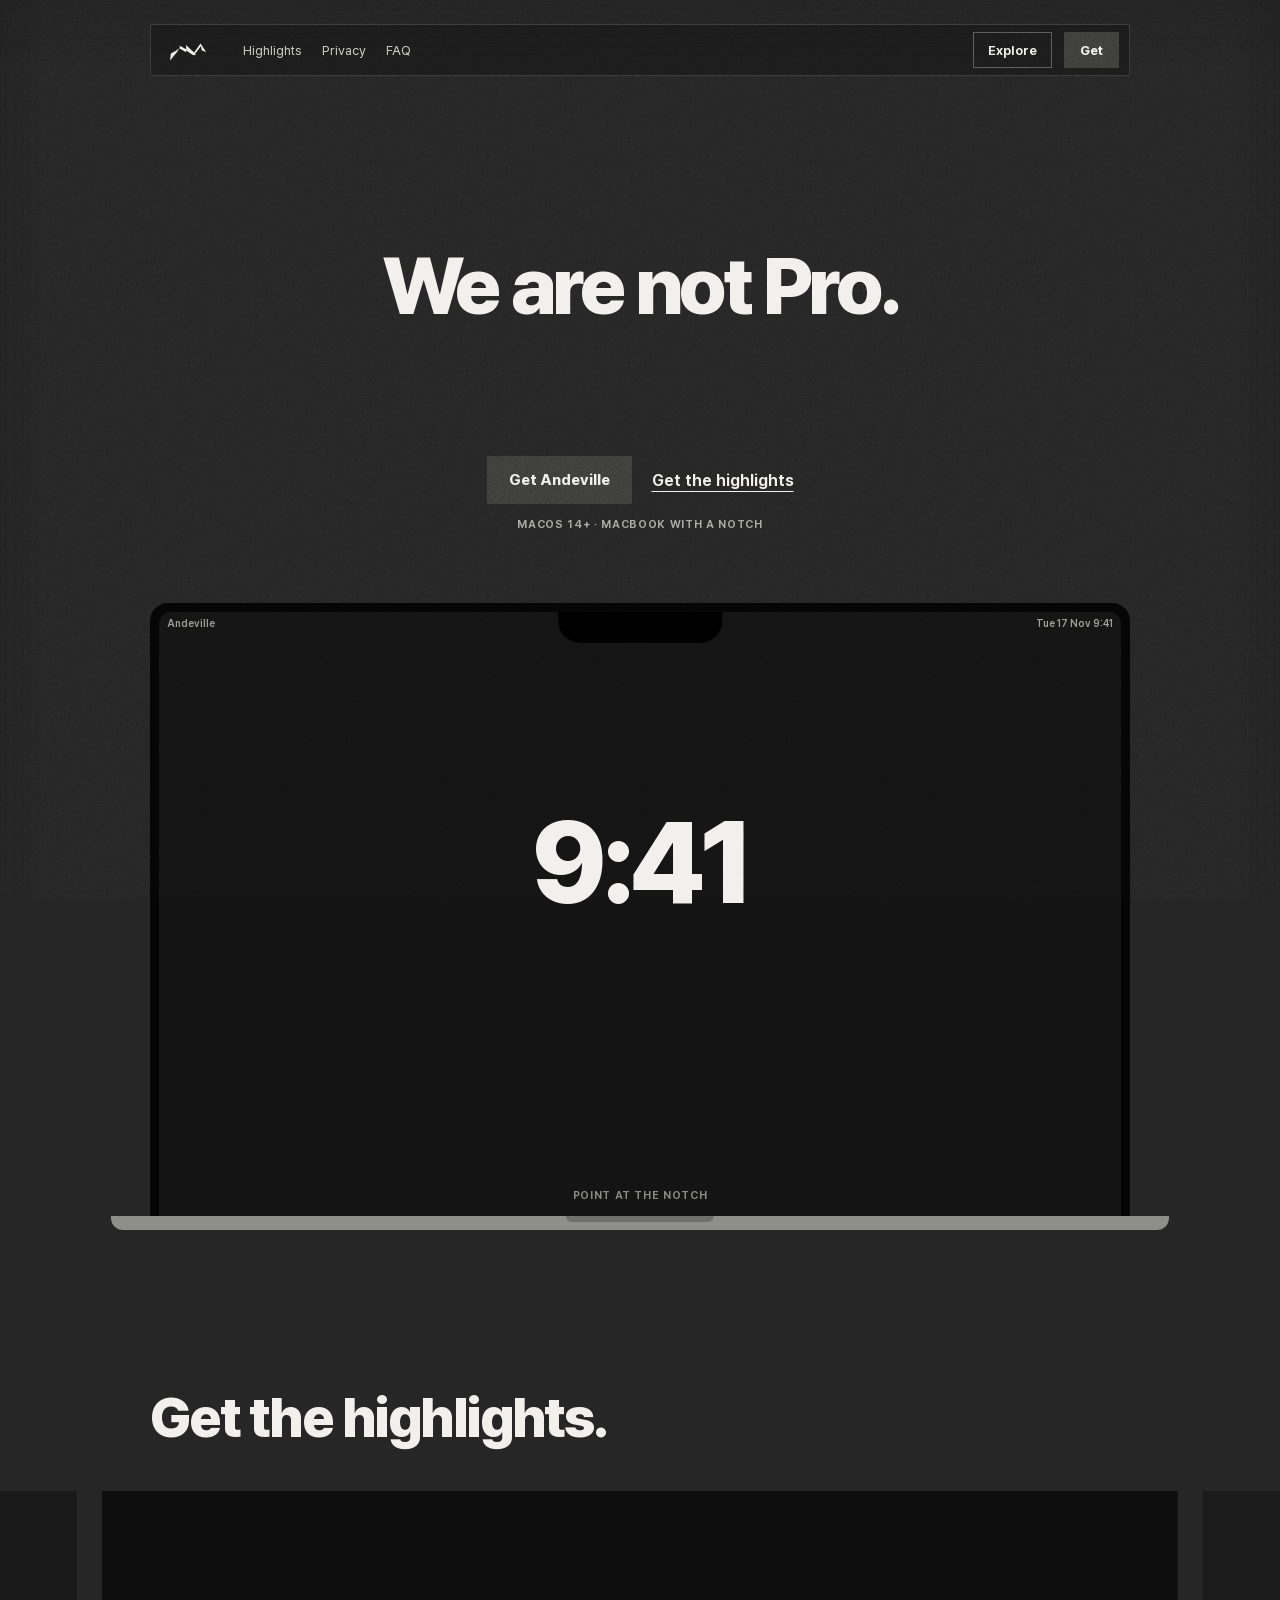
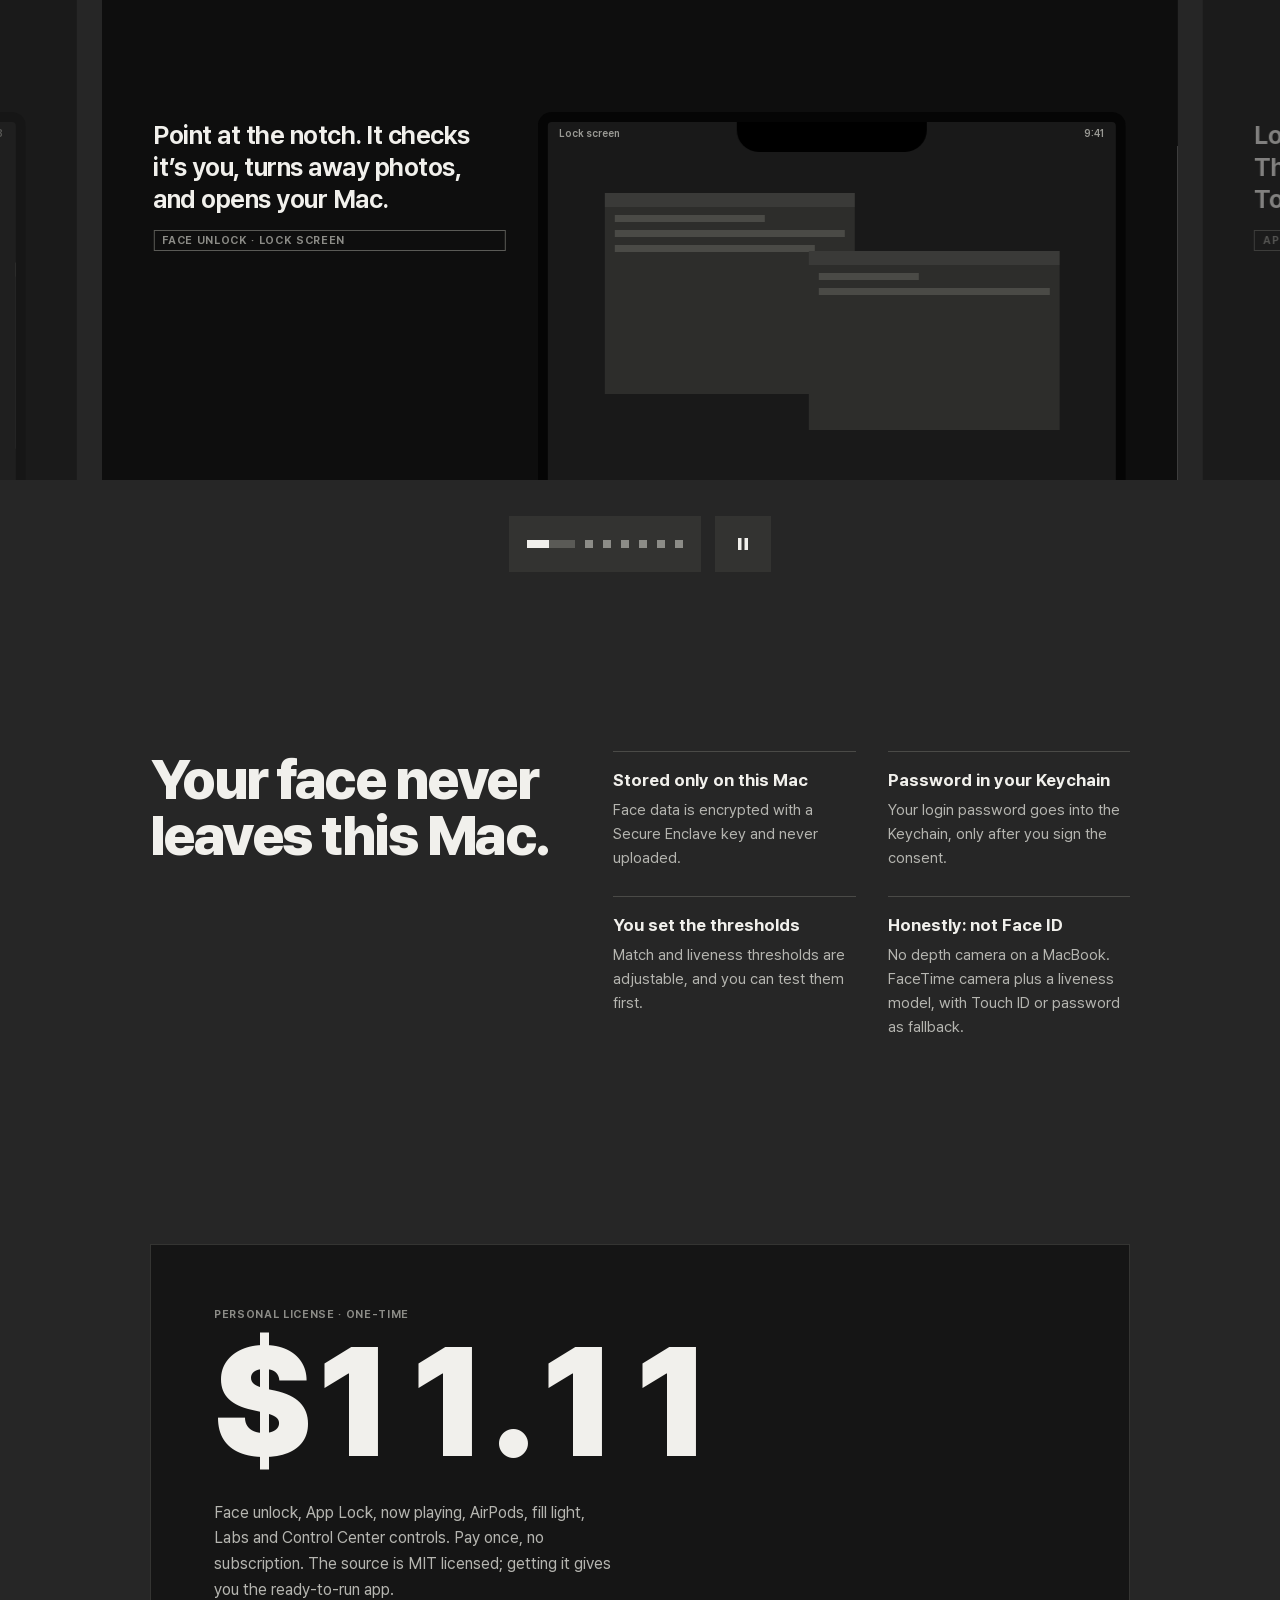
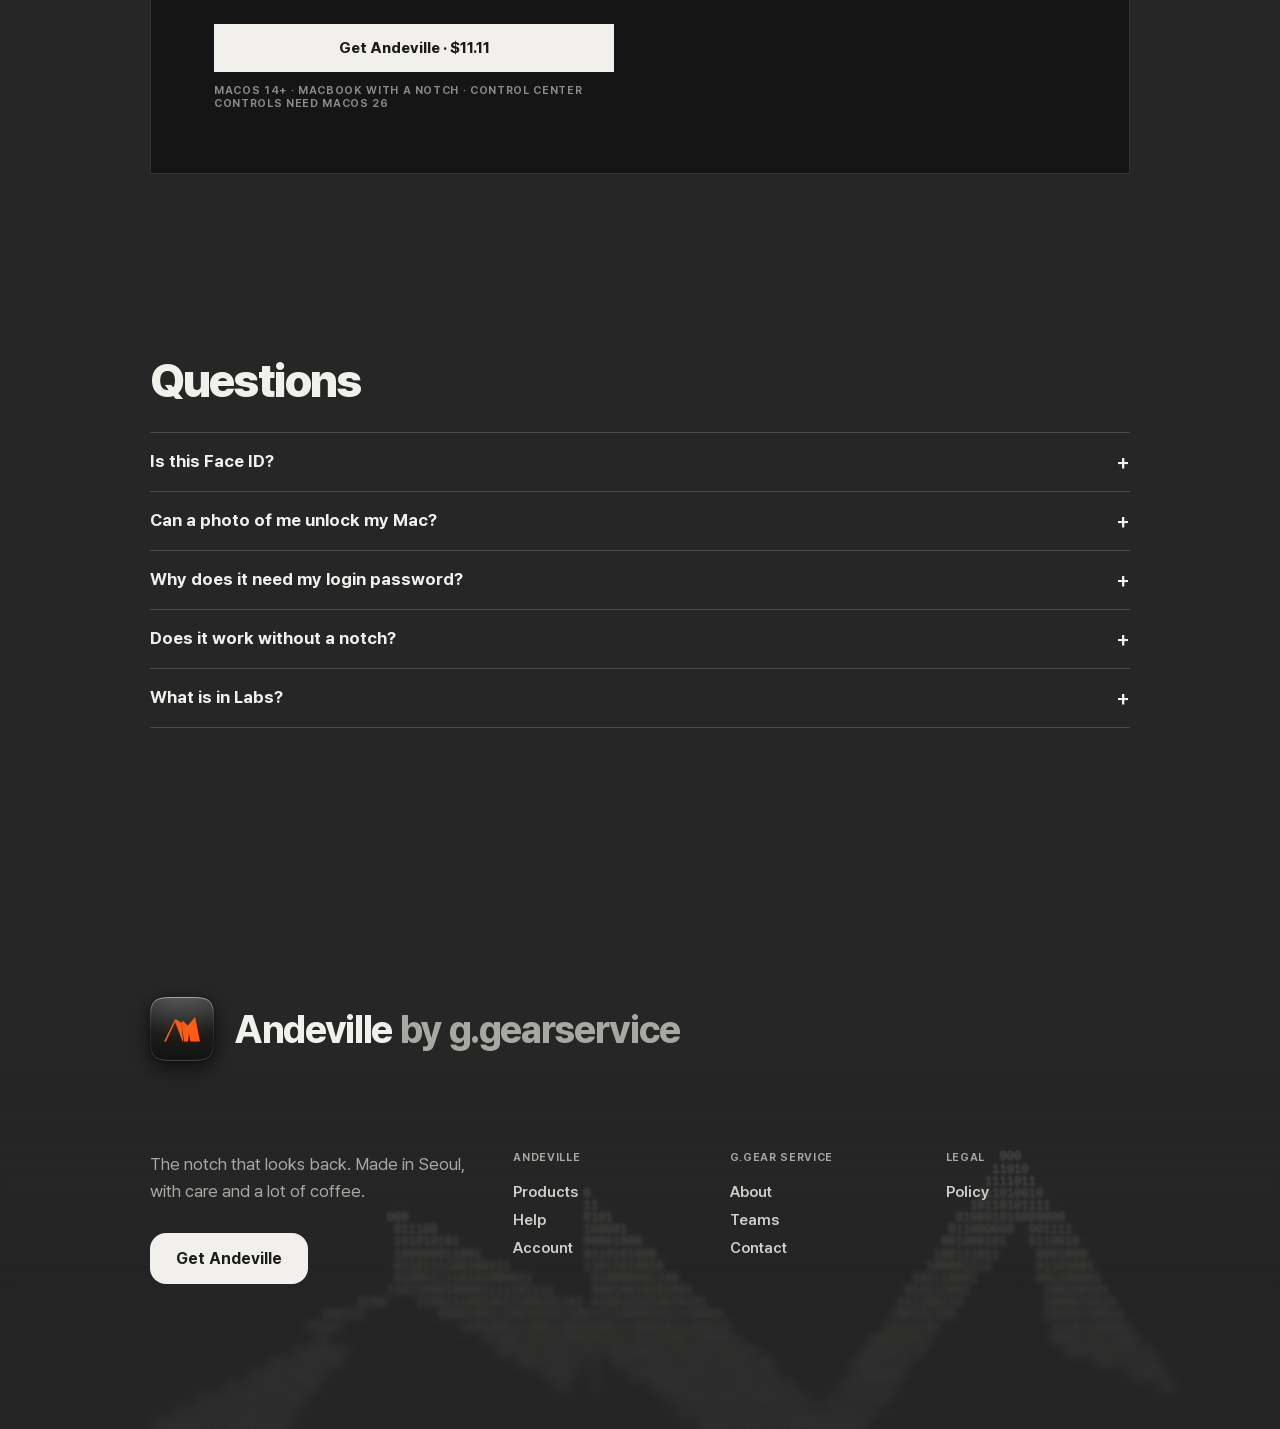
==== site/index.html @ 86f2d7c1 "Accounts, licence claim and gated download; site and pay plate The marketing site (site/) and the pa" ====
<!doctype html>
<html lang="en">
<head>
<meta charset="utf-8">
<script>document.documentElement.classList.add("js")</script>
<meta name="viewport" content="width=device-width, initial-scale=1">
<title>Andeville — we are just one</title>
<meta name="description" content="Andeville turns the MacBook notch into a live island that unlocks your Mac with your face, guards your apps and plays what you’re listening to. On-device. One-time purchase.">
<meta name="theme-color" content="#262626">
<link rel="preload" href="fonts/PretendardVariable.woff2" as="font" type="font/woff2" crossorigin>
<link rel="stylesheet" href="style.css?v=112">
</head>
<body>

<svg width="0" height="0" style="position:absolute" aria-hidden="true">
  <symbol id="mk" viewBox="0 190 668 290">
    <polygon points="221.64 456.87 38.32 243.43 -.01 243.43 -.01 464.57 225.4 296.72 221.64 456.87"/>
    <polygon points="221.64 456.87 337.95 243.43 377.65 243.43 405.93 203.53 352.16 428.59 225.4 296.72 221.64 456.87"/>
    <polygon points="536.79 206.6 393.65 310.05 352.16 428.59 405.93 203.53 448.05 243.43 481.78 243.43 536.79 206.6"/>
    <polygon points="472.55 446.54 598.12 223.48 668.08 441.87 668.11 243.43 620.87 243.43 577.17 456.46 536.79 206.6 472.55 446.54"/>
  </symbol>
</svg>

<div class="side-blur lft" aria-hidden="true"><i></i><i></i><i></i><i></i><i></i></div>
<div class="side-blur rgt" aria-hidden="true"><i></i><i></i><i></i><i></i><i></i></div>
<div class="edge" aria-hidden="true"><i></i><i></i><i></i><i></i><i></i><i></i></div>
<header class="pbar">
  <div>
    <a class="brand" href="#top" aria-label="Andeville, back to top">
      <svg class="live-mk" viewBox="0 96 668 488" aria-hidden="true"><polygon/><polygon/><polygon/><polygon/></svg>
    </a>
    <nav class="hide-sm" aria-label="Sections">
      <a href="#highlights">Highlights</a>
      <a href="#privacy">Privacy</a>
      <a href="#faq">FAQ</a>
    </nav>
    <a class="ghost" href="#highlights">Explore</a>
    <a class="btn get" href="#buy">Get</a>
  </div>
</header>

<main>
<section id="top" class="w hero">
  <h1 class="morph rise r3">But, we are just <em>one.</em></h1>
  <div class="after rise r2">
  <div class="cta">
    <a class="btn get" href="#buy"><span>Get Andeville</span></a>
    <a href="#highlights">Get the highlights</a>
  </div>
  <div class="lbl">macOS 14+ · MacBook with a notch</div>

  </div>

  <div class="mac rise r1">
    <div class="lid">
      <button class="screen" data-hero="idle" aria-label="Notch: locked. Point here to unlock">
        <div class="bar"><span>Andeville</span><span>Tue 17 Nov 9:41</span></div>
        <div class="h-clock">9:41</div>
        <div class="isl h-isl">
          <svg aria-hidden="true"><use href="#mk"/></svg>
          <span class="h-text">Checking it’s you…</span>
        </div>
        <div class="lbl h-hint">Point at the notch</div>
      </button>
    </div>
    <div class="base"><i></i></div>
  </div>
</section>

<section id="highlights" class="sec" style="padding-top:clamp(96px,12vw,160px)">
  <div class="w"><h2 class="h2">Get the highlights.</h2></div>

  <div class="car" role="region" aria-roledescription="carousel" aria-label="Andeville highlights">
    <div class="track">

      <div class="slide" role="group" aria-roledescription="slide" aria-label="Face unlock">
        <p class="cap">Point at the notch. It checks it’s you, turns away photos, and opens your Mac.<span class="tag">Face unlock · lock screen</span></p>
        <div class="scr" aria-hidden="true">
          <div class="f-veil a"></div>
          <div class="bar"><span>Lock screen</span><span>9:41</span></div>
          <div class="f-clock a">9:41</div>
          <div class="win" style="left:10%;top:20%;width:44%;height:56%"><i class="ln" style="width:60%"></i><i class="ln"></i><i class="ln" style="width:80%"></i></div>
          <div class="win" style="left:46%;top:36%;width:44%;height:50%"><i class="ln" style="width:40%"></i><i class="ln"></i></div>
          <div class="isl f-isl a">
            <svg class="f-mk a"><use href="#mk"/></svg>
            <span class="f-t1 a">Checking it’s you…</span><span class="f-t2 a">Welcome back</span>
          </div>
          <svg class="cur f-cur a" viewBox="0 0 18 18"><polygon points="2,1 2,15 6,11 9,17 11,16 8,10 14,10" fill="#f1f0ec" stroke="#000" stroke-width="1"/></svg>
        </div>
      </div>

      <div class="slide" role="group" aria-roledescription="slide" aria-label="App Lock">
        <p class="cap">Lock the apps that matter. They open for your face, or Touch ID.<span class="tag">App Lock</span></p>
        <div class="scr" aria-hidden="true">
          <div class="bar"><span>Notes</span><span>10:15</span></div>
          <div class="win l-win a"><i class="ln" style="width:50%"></i><i class="ln"></i><i class="ln" style="width:90%"></i><i class="ln" style="width:70%"></i><i class="ln"></i><i class="ln" style="width:60%"></i>
            <div class="l-blur a"></div>
            <div class="l-card a"><svg width="14" height="14" viewBox="0 0 24 24" fill="none" stroke="currentColor" stroke-width="2.4"><rect x="5" y="11" width="14" height="10"/><path d="M8 11V7a4 4 0 0 1 8 0v4"/></svg>Notes is locked · look at the notch</div>
          </div>
          <div class="isl l-isl a"><svg class="l-mk a"><use href="#mk"/></svg></div>
        </div>
      </div>

      <div class="slide" role="group" aria-roledescription="slide" aria-label="Now playing">
        <p class="cap">Your music lives in the notch. Bars move to the real sound. Swipe to skip.<span class="tag">Now playing · sample track</span></p>
        <div class="scr" aria-hidden="true">
          <div class="bar"><span>Desktop</span><span>13:20</span></div>
          <div class="win" style="left:12%;top:34%;width:76%;height:56%"><i class="ln" style="width:30%"></i><i class="ln"></i></div>
          <div class="isl m-isl a">
            <div class="m-art"><svg class="mk"><use href="#mk"/></svg></div>
            <div class="m-tt"><span class="m-a a"><b>Grid Line</b><br><small>Sample track</small></span><span class="m-b a"><b>Slit Study</b><br><small>Sample track</small></span></div>
            <div class="eq"><i></i><i></i><i></i><i></i><i></i><i></i></div>
          </div>
          <i class="m-swipe a"></i>
        </div>
      </div>

      <div class="slide" role="group" aria-roledescription="slide" aria-label="AirPods">
        <p class="cap">AirPods say hello, with battery for each bud and the case.<span class="tag">AirPods live activity · sample levels</span></p>
        <div class="scr" aria-hidden="true">
          <div class="bar"><span>Desktop</span><span>18:05</span></div>
          <div class="win" style="left:18%;top:36%;width:64%;height:52%"><i class="ln" style="width:50%"></i><i class="ln"></i></div>
          <div class="isl p-isl a">
            <svg class="p-pods a" viewBox="0 0 48 48"><path d="M14 8a7 7 0 0 0-7 7c0 4 3 7 6 7v16a2 2 0 0 0 4 0V15a7 7 0 0 0-3-7zM34 8a7 7 0 0 1 7 7c0 4-3 7-6 7v16a2 2 0 0 1-4 0V15a7 7 0 0 1 3-7z"/></svg>
            <div class="p-name"><b>AirPods Pro</b><small>Sample levels</small></div>
            <div class="p-lv">
              <div>L<span class="p-b" style="--v:82%"><i class="a"></i></span></div>
              <div>R<span class="p-b" style="--v:78%"><i class="a"></i></span></div>
              <div>Case<span class="p-b" style="--v:55%"><i class="a"></i></span></div>
            </div>
          </div>
        </div>
      </div>

      <div class="slide" role="group" aria-roledescription="slide" aria-label="Fill light">
        <p class="cap">Lights off? The screen glows for a moment so it can still see you.<span class="tag">Fill light</span></p>
        <div class="scr" aria-hidden="true">
          <div class="d-scr a"></div>
          <div class="d-face a"></div>
          <div class="d-t a">Too dark to see you</div>
          <div class="isl d-isl a"><svg><use href="#mk"/></svg></div>
        </div>
      </div>

      <div class="slide" role="group" aria-roledescription="slide" aria-label="Presence">
        <p class="cap">Walk back to your desk and it starts looking for you.<span class="tag">Labs · 18–22 kHz echo or AirPods signal</span></p>
        <div class="scr" aria-hidden="true">
          <div class="bar"><span>Locked</span><span>18–22 kHz</span></div>
          <i class="r-ring l"></i><i class="r-ring l"></i><i class="r-ring l"></i>
          <i class="r-ring r"></i><i class="r-ring r"></i><i class="r-ring r"></i>
          <div class="r-me a"></div>
          <div class="isl r-isl a"><span class="r-t a">Welcome back</span></div>
        </div>
      </div>

      <div class="slide" role="group" aria-roledescription="slide" aria-label="Desk browser">
        <p class="cap">Show the desktop and it’s a browser, ready to type into.<span class="tag">Labs · desk browser</span></p>
        <div class="scr" aria-hidden="true">
          <div class="bar"><span>Desktop</span><span>23:58</span></div>
          <div class="b-addr a">andeville.app · type an address or search</div>
          <div class="b-pg a"><i></i><i></i><i></i><i></i></div>
          <div class="win b-w1 a"><i class="ln" style="width:40%"></i><i class="ln"></i></div>
          <div class="win b-w2 a"><i class="ln" style="width:60%"></i><i class="ln"></i></div>
          <div class="isl b-isl"></div>
        </div>
      </div>

    </div>

    <div class="ctl">
      <div class="dots" role="tablist" aria-label="Choose a highlight"></div>
      <button class="pp" aria-label="Pause highlights">
        <svg class="pause" width="16" height="16" viewBox="0 0 16 16" fill="currentColor" aria-hidden="true"><rect x="3" y="2" width="3.5" height="12"/><rect x="9.5" y="2" width="3.5" height="12"/></svg>
        <svg class="play" width="16" height="16" viewBox="0 0 16 16" fill="currentColor" aria-hidden="true"><polygon points="4,2 14,8 4,14"/></svg>
      </button>
    </div>
  </div>
</section>

<section id="privacy" class="w sec">
  <div class="priv">
    <h2 class="h2">Your face never leaves this Mac.</h2>
    <div class="priv-grid">
      <div><b>Stored only on this Mac</b><p>Face data is encrypted with a Secure Enclave key and never uploaded.</p></div>
      <div><b>Password in your Keychain</b><p>Your login password goes into the Keychain, only after you sign the consent.</p></div>
      <div><b>You set the thresholds</b><p>Match and liveness thresholds are adjustable, and you can test them first.</p></div>
      <div><b>Honestly: not Face ID</b><p>No depth camera on a MacBook. FaceTime camera plus a liveness model, with Touch ID or password as fallback.</p></div>
    </div>
  </div>
</section>

<section id="buy" class="w sec">
  <div class="buy">
    <div>
      <div class="lbl">Personal license · one-time</div>
      <div class="price" data-price>$11.11</div>
    </div>
    <div class="buy-r">
      <p>Face unlock, App Lock, now playing, AirPods, fill light, Labs and Control Center controls. Pay once, no subscription. The source is MIT licensed; getting it gives you the ready-to-run app.</p>
      <a class="btn" data-buy href="#buy"><span>Get Andeville · <span data-price>$11.11</span></span></a>
      <div class="lbl">macOS 14+ · MacBook with a notch · Control Center controls need macOS 26</div>
    </div>
  </div>
</section>

<section id="faq" class="w sec">
  <h2>Questions</h2>
  <details><summary>Is this Face ID?</summary><p>No. A MacBook has no depth camera, so Andeville uses the FaceTime camera and an on-device liveness model. Touch ID and your password stay as the fallback.</p></details>
  <details><summary>Can a photo of me unlock my Mac?</summary><p>The liveness model is there to reject photos and screens. You can raise the match and liveness thresholds in settings.</p></details>
  <details><summary>Why does it need my login password?</summary><p>macOS unlocks with your password, so Andeville enters it once it recognizes you. It is kept in the Keychain, only after you sign the consent.</p></details>
  <details><summary>Does it work without a notch?</summary><p>No. It needs a MacBook with a notch and macOS 14 or later.</p></details>
  <details><summary>What is in Labs?</summary><p>Experiments you switch on in settings: presence sensing with an 18–22 kHz ultrasonic echo or your AirPods signal, and the desk browser.</p></details>
</section>
</main>

<footer class="foot">
  <div class="w foot-top">
    <div class="foot-app">
      <span class="foot-icon" aria-hidden="true"><svg viewBox="0 0 100 100"><defs>
<linearGradient id="fi-bg" x1="0" y1="0" x2="0" y2="1"><stop offset="0" stop-color="#3c3c3a"/><stop offset=".48" stop-color="#1e1e1d"/><stop offset="1" stop-color="#121212"/></linearGradient>
<radialGradient id="fi-sheen" cx=".5" cy="-.15" r=".85"><stop offset="0" stop-color="#fff" stop-opacity=".16"/><stop offset="1" stop-color="#fff" stop-opacity="0"/></radialGradient>
<linearGradient id="fi-rim" x1="0" y1="0" x2="0" y2="1"><stop offset="0" stop-color="#fff" stop-opacity=".5"/><stop offset=".3" stop-color="#fff" stop-opacity=".1"/><stop offset=".75" stop-color="#fff" stop-opacity=".06"/><stop offset="1" stop-color="#fff" stop-opacity=".22"/></linearGradient>
</defs><path d="M100.00 50.00 L99.97 65.36 L99.89 70.26 L99.75 73.81 L99.56 76.68 L99.31 79.12 L99.01 81.26 L98.64 83.17 L98.22 84.89 L97.74 86.46 L97.20 87.89 L96.60 89.21 L95.94 90.43 L95.20 91.54 L94.40 92.58 L93.53 93.53 L92.58 94.40 L91.54 95.20 L90.43 95.94 L89.21 96.60 L87.89 97.20 L86.46 97.74 L84.89 98.22 L83.17 98.64 L81.26 99.01 L79.12 99.31 L76.68 99.56 L73.81 99.75 L70.26 99.89 L65.36 99.97 L50.00 100.00 L34.64 99.97 L29.74 99.89 L26.19 99.75 L23.32 99.56 L20.88 99.31 L18.74 99.01 L16.83 98.64 L15.11 98.22 L13.54 97.74 L12.11 97.20 L10.79 96.60 L9.57 95.94 L8.46 95.20 L7.42 94.40 L6.47 93.53 L5.60 92.58 L4.80 91.54 L4.06 90.43 L3.40 89.21 L2.80 87.89 L2.26 86.46 L1.78 84.89 L1.36 83.17 L0.99 81.26 L0.69 79.12 L0.44 76.68 L0.25 73.81 L0.11 70.26 L0.03 65.36 L0.00 50.00 L0.03 34.64 L0.11 29.74 L0.25 26.19 L0.44 23.32 L0.69 20.88 L0.99 18.74 L1.36 16.83 L1.78 15.11 L2.26 13.54 L2.80 12.11 L3.40 10.79 L4.06 9.57 L4.80 8.46 L5.60 7.42 L6.47 6.47 L7.42 5.60 L8.46 4.80 L9.57 4.06 L10.79 3.40 L12.11 2.80 L13.54 2.26 L15.11 1.78 L16.83 1.36 L18.74 0.99 L20.88 0.69 L23.32 0.44 L26.19 0.25 L29.74 0.11 L34.64 0.03 L50.00 0.00 L65.36 0.03 L70.26 0.11 L73.81 0.25 L76.68 0.44 L79.12 0.69 L81.26 0.99 L83.17 1.36 L84.89 1.78 L86.46 2.26 L87.89 2.80 L89.21 3.40 L90.43 4.06 L91.54 4.80 L92.58 5.60 L93.53 6.47 L94.40 7.42 L95.20 8.46 L95.94 9.57 L96.60 10.79 L97.20 12.11 L97.74 13.54 L98.22 15.11 L98.64 16.83 L99.01 18.74 L99.31 20.88 L99.56 23.32 L99.75 26.19 L99.89 29.74 L99.97 34.64Z" fill="url(#fi-bg)"/><path d="M100.00 50.00 L99.97 65.36 L99.89 70.26 L99.75 73.81 L99.56 76.68 L99.31 79.12 L99.01 81.26 L98.64 83.17 L98.22 84.89 L97.74 86.46 L97.20 87.89 L96.60 89.21 L95.94 90.43 L95.20 91.54 L94.40 92.58 L93.53 93.53 L92.58 94.40 L91.54 95.20 L90.43 95.94 L89.21 96.60 L87.89 97.20 L86.46 97.74 L84.89 98.22 L83.17 98.64 L81.26 99.01 L79.12 99.31 L76.68 99.56 L73.81 99.75 L70.26 99.89 L65.36 99.97 L50.00 100.00 L34.64 99.97 L29.74 99.89 L26.19 99.75 L23.32 99.56 L20.88 99.31 L18.74 99.01 L16.83 98.64 L15.11 98.22 L13.54 97.74 L12.11 97.20 L10.79 96.60 L9.57 95.94 L8.46 95.20 L7.42 94.40 L6.47 93.53 L5.60 92.58 L4.80 91.54 L4.06 90.43 L3.40 89.21 L2.80 87.89 L2.26 86.46 L1.78 84.89 L1.36 83.17 L0.99 81.26 L0.69 79.12 L0.44 76.68 L0.25 73.81 L0.11 70.26 L0.03 65.36 L0.00 50.00 L0.03 34.64 L0.11 29.74 L0.25 26.19 L0.44 23.32 L0.69 20.88 L0.99 18.74 L1.36 16.83 L1.78 15.11 L2.26 13.54 L2.80 12.11 L3.40 10.79 L4.06 9.57 L4.80 8.46 L5.60 7.42 L6.47 6.47 L7.42 5.60 L8.46 4.80 L9.57 4.06 L10.79 3.40 L12.11 2.80 L13.54 2.26 L15.11 1.78 L16.83 1.36 L18.74 0.99 L20.88 0.69 L23.32 0.44 L26.19 0.25 L29.74 0.11 L34.64 0.03 L50.00 0.00 L65.36 0.03 L70.26 0.11 L73.81 0.25 L76.68 0.44 L79.12 0.69 L81.26 0.99 L83.17 1.36 L84.89 1.78 L86.46 2.26 L87.89 2.80 L89.21 3.40 L90.43 4.06 L91.54 4.80 L92.58 5.60 L93.53 6.47 L94.40 7.42 L95.20 8.46 L95.94 9.57 L96.60 10.79 L97.20 12.11 L97.74 13.54 L98.22 15.11 L98.64 16.83 L99.01 18.74 L99.31 20.88 L99.56 23.32 L99.75 26.19 L99.89 29.74 L99.97 34.64Z" fill="url(#fi-sheen)"/><path d="M99.25 50.00 L99.22 65.13 L99.14 69.96 L99.01 73.45 L98.82 76.28 L98.57 78.68 L98.27 80.79 L97.91 82.67 L97.50 84.37 L97.03 85.91 L96.50 87.32 L95.90 88.62 L95.25 89.82 L94.53 90.92 L93.74 91.94 L92.87 92.87 L91.94 93.74 L90.92 94.53 L89.82 95.25 L88.62 95.90 L87.32 96.50 L85.91 97.03 L84.37 97.50 L82.67 97.91 L80.79 98.27 L78.68 98.57 L76.28 98.82 L73.45 99.01 L69.96 99.14 L65.13 99.22 L50.00 99.25 L34.87 99.22 L30.04 99.14 L26.55 99.01 L23.72 98.82 L21.32 98.57 L19.21 98.27 L17.33 97.91 L15.63 97.50 L14.09 97.03 L12.68 96.50 L11.38 95.90 L10.18 95.25 L9.08 94.53 L8.06 93.74 L7.13 92.87 L6.26 91.94 L5.47 90.92 L4.75 89.82 L4.10 88.62 L3.50 87.32 L2.97 85.91 L2.50 84.37 L2.09 82.67 L1.73 80.79 L1.43 78.68 L1.18 76.28 L0.99 73.45 L0.86 69.96 L0.78 65.13 L0.75 50.00 L0.78 34.87 L0.86 30.04 L0.99 26.55 L1.18 23.72 L1.43 21.32 L1.73 19.21 L2.09 17.33 L2.50 15.63 L2.97 14.09 L3.50 12.68 L4.10 11.38 L4.75 10.18 L5.47 9.08 L6.26 8.06 L7.13 7.13 L8.06 6.26 L9.08 5.47 L10.18 4.75 L11.38 4.10 L12.68 3.50 L14.09 2.97 L15.63 2.50 L17.33 2.09 L19.21 1.73 L21.32 1.43 L23.72 1.18 L26.55 0.99 L30.04 0.86 L34.87 0.78 L50.00 0.75 L65.13 0.78 L69.96 0.86 L73.45 0.99 L76.28 1.18 L78.68 1.43 L80.79 1.73 L82.67 2.09 L84.37 2.50 L85.91 2.97 L87.32 3.50 L88.62 4.10 L89.82 4.75 L90.92 5.47 L91.94 6.26 L92.87 7.13 L93.74 8.06 L94.53 9.08 L95.25 10.18 L95.90 11.38 L96.50 12.68 L97.03 14.09 L97.50 15.63 L97.91 17.33 L98.27 19.21 L98.57 21.32 L98.82 23.72 L99.01 26.55 L99.14 30.04 L99.22 34.87Z" fill="none" stroke="url(#fi-rim)" stroke-width="1.5"/><g class="fi-mark" transform="translate(22 13.5) scale(.084)"><polygon points="205.86 305.25 33.23 669.54 0 668.1 208.1 245.56 205.86 305.25"/><polygon points="205.86 305.25 342.79 668.1 355.78 668.1 323.15 320.05 208.14 244.44 205.86 305.25"/><polygon points="481.53 411.32 350.62 283.23 323.4 321.66 370.24 668.1 445.68 668.1 481.53 411.32"/><polygon points="489.22 668.1 440.13 371.17 576.88 210.25 668.1 668.1"/></g></svg></span>
      <p class="foot-name"><b>Andeville</b> <span>by g.gearservice</span></p>
    </div>
  </div>
  <div class="w foot-cols">
    <div class="foot-pitch">
      <p>The notch that looks back. Made in Seoul, with care and a lot of coffee.</p>
      <a class="foot-get" href="index.html#buy">Get Andeville</a>
    </div>
    <nav aria-label="Andeville">
      <div class="lbl">Andeville</div>
      <a href="products.html">Products</a><a href="help.html">Help</a><a href="account.html">Account</a>
    </nav>
    <nav aria-label="G.gear service">
      <div class="lbl">G.gear service</div>
      <a href="about.html">About</a><a href="teams.html">Teams</a><a href="contact.html">Contact</a>
    </nav>
    <nav aria-label="Legal">
      <div class="lbl">Legal</div>
      <a href="policy.html">Policy</a>
    </nav>
  </div>
  <div class="foot-sink"><pre class="foot-bits" aria-hidden="true"></pre></div>
  <div class="edge-blur" aria-hidden="true"><i></i><i></i><i></i><i></i><i></i></div>
</footer>


<script type="module" src="gg.js?v=1"></script>
<script src="common.js?v=63"></script>
<script src="app.js?v=47"></script>
</body>
</html>
---- site/style.css ----
@font-face{font-family:"Pretendard";src:url("fonts/PretendardVariable.woff2") format("woff2");font-weight:45 920;font-display:swap}
:root{--gut:clamp(16px,2.4vw,32px);--col:980px;--acc:#ff5b14;--ink:#f1f0ec;--bg:#262626;color-scheme:dark}
*{box-sizing:border-box}
html{scroll-behavior:smooth}
/* every page scrolls as About does: Lenis from gg.js (lerp .07, wheel .7); native smooth scrolling would fight it */
html.lenis,html.lenis body{height:auto}
html.lenis{scroll-behavior:auto}
.lenis.lenis-stopped{overflow:clip}
.lenis [data-lenis-prevent]{overscroll-behavior:contain}
html.scroll-locked{overflow:hidden}
body{margin:0;background:var(--bg);color:var(--ink);font-family:Pretendard,system-ui,sans-serif;-webkit-font-smoothing:antialiased}
a{color:inherit}
main{display:block;overflow-x:clip}
h1,h2{margin:0;font-weight:850}
.w{max-width:calc(var(--col) + 2 * var(--gut));margin:0 auto;padding:0 var(--gut)} /* content edges = the bar's edges */
.lbl{font-size:11px;font-weight:650;letter-spacing:.06em;text-transform:uppercase;color:#a8a8a2}
.btn{display:inline-flex;align-items:center;justify-content:center;min-height:48px;padding:0 22px;background:var(--ink);color:#1c1c1c;text-decoration:none;font-weight:750;font-size:15px;transition:background .2s}
.btn:hover{background:var(--acc)}
.btn.acc{background:var(--acc)}
.btn.acc:hover{background:var(--ink)}
.btn.get{background:#3e3e3b;color:var(--ink)} /* Get Andeville: a grey button, not the brand orange */
.btn.get:hover{background:var(--acc);color:#1c1c1c} /* quiet at rest, orange as it answers you */
.ghost{display:inline-flex;align-items:center;min-height:36px;padding:0 14px;border:1px solid #5a5a56;text-decoration:none;font-size:13px;font-weight:650}
.ghost:hover{border-color:var(--ink)}
button:focus-visible,a:focus-visible,summary:focus-visible{outline:2px solid var(--acc);outline-offset:2px}
.sec{padding-top:clamp(112px,14vw,180px)}
.h2{font-size:clamp(36px,4.4vw,58px);letter-spacing:-.045em}

/* product bar */
.pbar{position:sticky;top:12px;z-index:20;padding:12px var(--gut) 0}
/* screen-top blur, from gdotgear.services' header (Header.astro .blur.top, header hidden: html.nav-up): six layers,
   each blurred at one strength (1-32px) and masked to a band of the fade, strongest at the edge, clear by 62.4px, no scrim */
.edge{position:fixed;top:0;left:0;right:0;height:64px;z-index:19;pointer-events:none;display:grid}
.edge i{grid-area:1/1;-webkit-mask:linear-gradient(#000 var(--m0),transparent var(--m1));mask:linear-gradient(#000 var(--m0),transparent var(--m1))}
.edge i:nth-child(1){-webkit-backdrop-filter:blur(1px);backdrop-filter:blur(1px);--m0:41.6px;--m1:62.4px}
.edge i:nth-child(2){-webkit-backdrop-filter:blur(2px);backdrop-filter:blur(2px);--m0:31.2px;--m1:52px}
.edge i:nth-child(3){-webkit-backdrop-filter:blur(4px);backdrop-filter:blur(4px);--m0:20.8px;--m1:41.6px}
.edge i:nth-child(4){-webkit-backdrop-filter:blur(8px);backdrop-filter:blur(8px);--m0:10.4px;--m1:31.2px}
.edge i:nth-child(5){-webkit-backdrop-filter:blur(16px);backdrop-filter:blur(16px);--m0:0px;--m1:20.8px}
.edge i:nth-child(6){-webkit-backdrop-filter:blur(32px);backdrop-filter:blur(32px);--m0:0px;--m1:10.4px}
/* phone Safari draws no backdrop layer under its bars (a hard strip instead): none there, as on the original */
@media (pointer:coarse) and (display-mode:browser){.edge{display:none}}
.pbar>div{max-width:var(--col);margin:0 auto;display:flex;align-items:center;gap:12px;min-height:52px;padding:0 10px 0 18px;background:rgba(28,28,28,.92);backdrop-filter:blur(16px);-webkit-backdrop-filter:blur(16px);border:1px solid #3a3a38}
.brand{display:flex;align-items:center;gap:10px;text-decoration:none}
.brand b{font-size:16px;font-weight:750;letter-spacing:-.01em}
.live-mk{width:38px;height:28px;overflow:visible;fill:var(--ink);transition:fill .25s}
.brand:hover .live-mk{fill:var(--acc)}
.pbar nav{display:flex;gap:20px;margin-left:24px;font-size:13px;color:#c9c8c2}
.pbar nav a{text-decoration:none}
.pbar nav a:hover{color:var(--ink)}
.pbar .ghost{margin-left:auto}
.pbar .btn{min-height:36px;padding:0 16px;font-size:13px}

/* hero */
.hero{padding-top:clamp(64px,20vh,200px);padding-top:clamp(64px,20svh,200px);text-align:center} /* headline in the upper third: low enough to land, close enough to the bar not to leave it empty */
.hero h1{margin:0 auto;font-size:clamp(34px,6.4vw,80px);line-height:1.05;letter-spacing:-.055em}
/* intro: the slogan owns the first 3 seconds, then the rest of the hero arrives */
/* one headline that rewrites itself: words swap through a blur, slot widths slide */
.hero h1 em{font-style:normal;color:#9a9a95}
.sl{display:inline-grid;vertical-align:bottom;white-space:pre;transition:width 1s cubic-bezier(.65,0,.35,1)}
.sl>span{grid-area:1/1;justify-self:start;opacity:0;filter:blur(14px);transition:opacity .8s ease,filter 1s ease}
.sl>span.on{opacity:1;filter:blur(0)}
.sl .acc{color:#9a9a95} /* "one." stands apart in grey, not the brand orange */
/* first entry, like dominoes: MacBook rises, then the buttons, then the headline (both out of a blur) */
.js .hero:not(.go) .rise{opacity:0}
.go .rise{animation:rise 1s cubic-bezier(.16,1,.3,1) both}
.go .r2,.go .r3{animation-name:riseBlur}
.go .r2{animation-delay:.22s}
.go .r3{animation-delay:.44s}
@keyframes rise{0%{opacity:0;transform:translateY(72px)}100%{opacity:1;transform:none}}
@keyframes riseBlur{0%{opacity:0;transform:translateY(40px);filter:blur(14px)}100%{opacity:1;transform:none;filter:blur(0)}}
.hero p{margin:20px auto 0;max-width:46ch;font-size:clamp(17px,1.6vw,20px);line-height:1.55;color:#cfcfca}
.hero .cta{display:flex;flex-wrap:wrap;justify-content:center;align-items:center;gap:12px 20px;margin-top:clamp(88px,10vw,128px)}
.hero .cta>a:not(.btn){font-weight:650;text-underline-offset:5px}
.hero .lbl{margin-top:14px}
.mac{margin:clamp(40px,6vw,72px) auto 0} /* the display frame on the grid; its base reaches 4% past it each side, into the gutter */
.lid{position:relative;aspect-ratio:16/10;background:#050505;border-radius:18px 18px 0 0;padding:1.4%}
.base{height:14px;background:#8f8f8a;border-radius:0 0 12px 12px;margin:0 -4%;position:relative}
.base i{position:absolute;left:50%;top:0;width:14%;height:6px;transform:translateX(-50%);background:#6f6f6b;border-radius:0 0 8px 8px}
.screen{all:unset;cursor:pointer;position:absolute;inset:1.4% .9% 0;border-radius:12px 12px 0 0;background:#141414;transition:background .5s;overflow:hidden;display:block}
.screen .bar{padding:0 8px}
.screen:focus-visible{outline:2px solid var(--acc);outline-offset:2px}
.h-clock{position:absolute;left:0;right:0;top:30%;text-align:center;font-size:clamp(48px,9vw,120px);font-weight:850;letter-spacing:-.05em;transition:color .5s}
.h-isl{width:17%;height:5.2%;transition:width .55s cubic-bezier(.34,1.3,.5,1),height .55s cubic-bezier(.34,1.3,.5,1);flex-direction:column;gap:8px;padding-top:6px}
.h-isl svg,.h-isl span{opacity:0;transition:fill .3s,opacity .3s}
.h-isl svg{width:80px;height:34px;fill:var(--ink)}
.h-isl span{font-size:13px;font-weight:700}
.h-hint{position:absolute;left:0;right:0;bottom:14px;color:#8c8c87}
.screen[data-hero=scan]{background:#e9e8e2}
.screen[data-hero=scan] .h-clock{color:#c9c8c2}
.screen[data-hero=ok]{background:#2d2d2b}
.screen[data-hero=ok] .h-clock{color:transparent}
.screen:not([data-hero=idle]) .h-isl{width:34%;height:30%}
.screen:not([data-hero=idle]) .h-isl svg,.screen:not([data-hero=idle]) .h-isl span{opacity:1}
.screen[data-hero=ok] .h-isl svg{fill:var(--acc)}

/* shared screen pieces */
.bar{position:absolute;left:0;right:0;top:0;height:22px;display:flex;align-items:center;justify-content:space-between;padding:0 12px;font-size:10px;font-weight:600;color:#9a9a95}
.isl{position:absolute;top:0;left:50%;transform:translateX(-50%);background:#000;color:var(--ink);border-radius:0 0 22px 22px;overflow:hidden;display:flex;align-items:center;justify-content:center}
.win{position:absolute;background:#2d2d2b;border-top:14px solid #3a3a38}
.ln{display:block;height:7px;background:#4a4a46;margin:8px 10px 0}

/* carousel */
.car{margin-top:40px;overflow:hidden}
.track{--step:86%;--lead:8%;display:flex;gap:2%;transform:translateX(calc(var(--lead) + var(--step) * var(--pos,-7)));transition:transform .8s cubic-bezier(.65,0,.35,1);will-change:transform}
.track.snap,.track.snap .slide{transition:none}
.slide{position:relative;flex:0 0 84%;min-width:0;background:#0e0e0e;cursor:pointer;display:flex;flex-wrap:wrap;align-items:center;gap:32px;padding:clamp(24px,4vw,56px);min-height:clamp(420px,46vw,620px);opacity:.45;transition:opacity .6s}
.slide.on{opacity:1;cursor:default}
.cap{flex:1 1 280px;min-width:0;margin:0;font-size:clamp(20px,2vw,27px);line-height:1.25;font-weight:650;letter-spacing:-.02em;max-width:22ch}
.cap .tag{display:block;margin-top:14px;font-size:11px;font-weight:650;letter-spacing:.06em;text-transform:uppercase;color:#8c8c87}
.scr{flex:1.6 1 420px;min-width:0;position:relative;aspect-ratio:16/10;background:#191919;overflow:hidden;border:10px solid #050505;border-bottom-width:0;border-radius:14px 14px 0 0;align-self:flex-end;margin-bottom:calc(-1 * clamp(24px,4vw,56px))}
.peek{all:unset;position:absolute;inset:0;cursor:pointer;z-index:2}
.slide.on .peek{display:none}
.ctl{display:flex;justify-content:center;gap:14px;margin-top:36px}
.dots{display:flex;align-items:center;gap:10px;padding:0 18px;min-height:56px;background:#333331}
.dot{all:unset;cursor:pointer;width:8px;height:8px;background:#8c8c87;position:relative;overflow:hidden;transition:width .4s cubic-bezier(.65,0,.35,1),background .3s}
.dot[aria-selected=true]{width:48px;background:#5a5a56}
.dot i{position:absolute;left:0;top:0;bottom:0;width:0;background:var(--ink);transition:width .1s linear}
.pp{all:unset;cursor:pointer;width:56px;height:56px;display:grid;place-items:center;background:#333331}
.pp .play,.paused .pp .pause{display:none}
.paused .pp .play{display:block}

/* scenes: every element shows its END state by default; keyframes run only on the active slide */
.on .a{animation-duration:6.2s;animation-fill-mode:both;animation-timing-function:cubic-bezier(.65,0,.35,1)}
.paused .a,.paused .eq i{animation-play-state:paused}
.cur{position:absolute;width:18px;height:18px;opacity:0}

/* 01 face unlock */
.f-clock{position:absolute;left:0;right:0;top:30%;text-align:center;font-size:clamp(40px,6vw,76px);font-weight:820;letter-spacing:-.05em;opacity:0}
.f-veil{position:absolute;inset:22px 0 0;background:#151515;opacity:0}
.f-isl{width:190px;height:30px;flex-direction:column}
.f-mk{width:70px;height:30px;fill:var(--acc);opacity:0}
.f-t1,.f-t2{position:absolute;bottom:12px;left:0;right:0;text-align:center;font-size:12px;font-weight:700;opacity:0}
.on .f-clock{animation-name:fClock}.on .f-veil{animation-name:fVeil}.on .f-isl{animation-name:fIsl}.on .f-mk{animation-name:fMk}
.on .f-t1{animation-name:fT1}.on .f-t2{animation-name:fT2}.on .f-cur{animation-name:fCur}
@keyframes fClock{0%,70%{opacity:1;transform:none}82%,100%{opacity:0;transform:translateY(-10px)}}
@keyframes fVeil{0%,72%{opacity:1}86%,100%{opacity:0}}
@keyframes fIsl{0%,24%{width:150px;height:28px}34%,68%{width:min(300px,70%);height:46%}80%,100%{width:190px;height:30px}}
@keyframes fMk{0%,28%{opacity:0;fill:#6b6b66}36%{opacity:1;fill:#6b6b66}50%{fill:#f1f0ec}56%,68%{opacity:1;fill:var(--acc)}74%,100%{opacity:0}}
@keyframes fT1{0%,32%{opacity:0}38%,52%{opacity:1}56%,100%{opacity:0}}
@keyframes fT2{0%,55%{opacity:0}59%,68%{opacity:1}72%,100%{opacity:0}}
@keyframes fCur{0%{opacity:1;left:78%;top:82%}26%{opacity:1;left:51%;top:6%}32%,100%{opacity:0;left:51%;top:6%}}

/* 02 app lock */
.l-win{left:16%;top:22%;width:68%;height:68%}
.l-blur{position:absolute;inset:0;backdrop-filter:blur(6px);-webkit-backdrop-filter:blur(6px);background:rgba(20,20,20,.35);opacity:0}
.l-card{position:absolute;left:50%;top:50%;transform:translate(-50%,-50%);background:#0b0b0b;padding:14px 18px;font-size:12px;font-weight:700;white-space:nowrap;display:flex;align-items:center;gap:8px;opacity:0}
.l-isl{width:150px;height:28px}
.l-mk{width:60px;height:26px;fill:#6b6b66;opacity:0}
.on .l-win{animation-name:lWin}.on .l-blur{animation-name:lBlur}.on .l-card{animation-name:lCard}.on .l-isl{animation-name:lIsl}.on .l-mk{animation-name:lMk}
@keyframes lWin{0%{transform:scale(.9);opacity:0}12%,100%{transform:none;opacity:1}}
@keyframes lBlur{0%,10%{opacity:1}64%{opacity:1}74%,100%{opacity:0}}
@keyframes lCard{0%,14%{opacity:0;transform:translate(-50%,-40%)}22%,60%{opacity:1;transform:translate(-50%,-50%)}70%,100%{opacity:0;transform:translate(-50%,-50%) scale(.96)}}
@keyframes lIsl{0%,26%{width:150px;height:28px}36%,62%{width:min(260px,60%);height:38%}74%,100%{width:150px;height:28px}}
@keyframes lMk{0%,30%{opacity:0}38%{opacity:1;fill:#6b6b66}52%,62%{opacity:1;fill:var(--acc)}70%,100%{opacity:0}}

/* 03 now playing */
.m-isl{width:min(420px,88%);height:62px;justify-content:flex-start;gap:12px;padding:10px 16px 0}
.m-art{width:38px;height:38px;flex:none;background:var(--acc);display:grid;place-items:center;color:#1c1c1c}
.m-art svg{width:22px;height:10px}
.m-tt{position:relative;flex:1;min-width:0;height:34px;overflow:hidden;font-size:13px;line-height:1.3}
.m-tt>span{position:absolute;left:0;top:0;white-space:nowrap}
.m-tt small{color:#8c8c87;font-size:inherit}
.m-a{opacity:0}
.eq{display:flex;align-items:flex-end;gap:3px;height:26px}
.eq i{display:block;width:4px;height:100%;background:var(--acc);transform-origin:bottom;transform:scaleY(.4)}
.on .eq i{animation:eq .9s ease-in-out infinite alternate}
.eq i:nth-child(2){animation-delay:-.3s}.eq i:nth-child(3){animation-delay:-.6s}.eq i:nth-child(4){animation-delay:-.2s}.eq i:nth-child(5){animation-delay:-.75s}.eq i:nth-child(6){animation-delay:-.45s}
@keyframes eq{0%{transform:scaleY(.2)}100%{transform:scaleY(1)}}
.m-swipe{position:absolute;top:30px;width:40px;height:3px;background:var(--ink);opacity:0}
.on .m-isl{animation-name:mIsl}.on .m-a{animation-name:mA}.on .m-b{animation-name:mB}.on .m-swipe{animation-name:mSwipe}
@keyframes mIsl{0%{width:150px;height:28px}14%,100%{width:min(420px,88%);height:62px}}
@keyframes mA{0%,12%{opacity:0;transform:none}18%,48%{opacity:1;transform:none}56%,100%{opacity:0;transform:translateX(60px)}}
@keyframes mB{0%,52%{opacity:0;transform:translateX(-60px)}62%,100%{opacity:1;transform:none}}
@keyframes mSwipe{0%,40%{opacity:0;left:30%}44%{opacity:1;left:30%}56%{opacity:1;left:62%}60%,100%{opacity:0;left:62%}}

/* 04 airpods */
.p-isl{width:min(400px,86%);height:64px;justify-content:flex-start;gap:14px;padding:10px 18px 0}
.p-pods{width:40px;height:40px;fill:var(--ink)}
.p-name{display:flex;flex-direction:column;line-height:1.3;font-size:13px}
.p-name small{color:#8c8c87;font-size:11px}
.p-lv{display:flex;gap:10px;margin-left:auto;font-size:10px;color:#8c8c87}
.p-b{display:block;height:6px;background:#3a3a38;margin-top:4px;width:46px}
.p-b i{display:block;height:6px;background:var(--acc);width:var(--v)}
.on .p-isl{animation-name:pIsl}.on .p-pods{animation-name:pPods}.on .p-b i{animation-name:pFill}
@keyframes pIsl{0%{width:150px;height:28px}14%,100%{width:min(400px,86%);height:64px}}
@keyframes pPods{0%,10%{transform:scale(.3) rotate(-30deg);opacity:0}24%{transform:scale(1.15) rotate(6deg);opacity:1}32%,100%{transform:none;opacity:1}}
@keyframes pFill{0%,26%{width:0}52%,100%{width:var(--v)}}

/* 05 fill light */
.d-scr{position:absolute;inset:0;background:#191919}
.d-face{position:absolute;left:50%;bottom:-6%;width:34%;aspect-ratio:1;transform:translateX(-50%);background:#0d0d0d;clip-path:polygon(30% 0,70% 0,82% 30%,78% 70%,50% 100%,22% 70%,18% 30%)}
.d-isl{width:150px;height:28px}
.d-isl svg{width:60px;height:26px;fill:var(--acc)}
.d-t{position:absolute;top:34%;left:0;right:0;text-align:center;font-size:12px;font-weight:700;color:#6b6b66;opacity:0}
.on .d-scr{animation-name:dScr}.on .d-face{animation-name:dFace}.on .d-isl{animation-name:dIsl}.on .d-t{animation-name:dT}
@keyframes dScr{0%,22%{background:#070707}30%,58%{background:#f1f0ec}70%,100%{background:#191919}}
@keyframes dFace{0%,22%{background:#0d0d0d}30%,58%{background:#c9c8c2}70%,100%{background:#0d0d0d}}
@keyframes dIsl{0%,20%{width:150px;height:28px}30%,62%{width:min(260px,60%);height:36%}72%,100%{width:150px;height:28px}}
@keyframes dT{0%,20%{opacity:1;color:#6b6b66}24%,100%{opacity:0}}

/* 06 presence */
.r-ring{position:absolute;bottom:-30px;width:60px;height:60px;border:2px solid var(--acc);border-radius:50%;opacity:0}
.on .r-ring{animation:ring 2s cubic-bezier(.2,.6,.3,1) infinite}
.r-ring.l{left:-30px}.r-ring.r{right:-30px}
.r-ring:nth-of-type(3n+2){animation-delay:.66s}.r-ring:nth-of-type(3n){animation-delay:1.33s}
@keyframes ring{0%{transform:scale(.3);opacity:.9}100%{transform:scale(6);opacity:0}}
.r-me{position:absolute;bottom:0;left:38%;width:24%;height:62%;background:#0b0b0b;clip-path:polygon(35% 0,65% 0,72% 30%,62% 44%,100% 60%,100% 100%,0 100%,0 60%,38% 44%,28% 30%)}
.r-isl{width:150px;height:28px}
.r-t{opacity:0;font-size:12px;font-weight:700}
.on .r-me{animation-name:rMe}.on .r-isl{animation-name:rIsl}.on .r-t{animation-name:rT}
@keyframes rMe{0%,10%{transform:translateX(-260%)}40%,100%{transform:none}}
@keyframes rIsl{0%,42%{width:150px;height:28px}52%,74%{width:min(240px,56%);height:44px}84%,100%{width:150px;height:28px}}
@keyframes rT{0%,50%{opacity:0}56%,74%{opacity:1}80%,100%{opacity:0}}

/* 07 desk browser */
.b-w1{left:8%;top:18%;width:46%;height:50%}
.b-w2{left:40%;top:34%;width:50%;height:52%}
.b-addr{position:absolute;left:18%;right:18%;top:26px;height:22px;background:#3a3a38;display:flex;align-items:center;padding:0 10px;font-size:10px;font-weight:600;color:#c9c8c2;opacity:0}
.b-pg{position:absolute;left:18%;right:18%;top:60px;bottom:10%;display:grid;grid-template-columns:2fr 1fr;gap:8px;opacity:0}
.b-pg i{display:block;background:#2d2d2b}
.b-isl{width:150px;height:28px}
.on .b-w1{animation-name:bW1}.on .b-w2{animation-name:bW2}.on .b-addr{animation-name:bAddr}.on .b-pg{animation-name:bPg}
@keyframes bW1{0%,24%{transform:none}40%,100%{transform:translate(-120%,-10%)}}
@keyframes bW2{0%,24%{transform:none}40%,100%{transform:translate(120%,10%)}}
@keyframes bAddr{0%,42%{opacity:0;transform:translateY(-30px)}52%,100%{opacity:1;transform:none}}
@keyframes bPg{0%,52%{opacity:0;transform:translateY(12px)}64%,100%{opacity:1;transform:none}}

/* end states for off slides */
.slide:not(.on) .b-w1{transform:translate(-120%,-10%)}.slide:not(.on) .b-w2{transform:translate(120%,10%)}
.slide:not(.on) .b-addr,.slide:not(.on) .b-pg,.slide:not(.on) .m-b{opacity:1}

/* privacy */
.priv{display:flex;flex-wrap:wrap;gap:40px 64px}
.priv h2{flex:1 1 340px;line-height:1}
.priv-grid{flex:1.3 1 440px;display:grid;grid-template-columns:repeat(auto-fit,minmax(220px,1fr));gap:0 32px}
.priv-grid div{border-top:1px solid #4a4a47;padding:18px 0 26px}
.priv-grid b{font-size:17px}
.priv-grid p,details p{margin:8px 0 0;font-size:15px;line-height:1.6;color:#b5b5b0}

/* buy */
.buy{background:#151515;box-shadow:inset 0 0 0 1px #343432;color:var(--ink);padding:clamp(28px,5vw,64px);display:flex;flex-wrap:wrap;align-items:flex-end;justify-content:space-between;gap:32px}
.buy .lbl{color:#8c8c87}
.price{font-size:clamp(88px,12vw,168px);font-weight:900;letter-spacing:-.07em;line-height:.85;margin-top:16px;font-variant-numeric:tabular-nums}
.buy-r{flex:0 1 400px}
.buy-r p{margin:0;font-size:16px;line-height:1.6;color:#b5b5b0}
.buy-r .btn{width:100%;margin:22px 0 12px;background:var(--ink);color:#1c1c1c}
.buy-r .btn:hover{background:var(--acc);color:#1c1c1c}

/* faq */
#faq h2{margin-bottom:24px;font-size:clamp(32px,3.6vw,48px);letter-spacing:-.04em}
details{border-top:1px solid #4a4a47}
details:last-of-type{border-bottom:1px solid #4a4a47}
details p{margin:0 0 18px}
summary{cursor:pointer;list-style:none;padding:18px 0;min-height:44px;font-weight:700;font-size:17px;display:flex;justify-content:space-between;gap:16px}
summary::-webkit-details-marker{display:none}
summary::after{content:"+";font-weight:500;font-size:22px;line-height:1}
details[open] summary::after{content:"\2212"}

/* footer: closing line, four plain columns, then the wordmark bleeding off the page */
.foot{position:relative;margin-top:clamp(120px,15vw,200px);padding-bottom:clamp(64px,9vw,128px);overflow:hidden}
.foot{height:509px}
/* layers, back to front: the mark, the blur, then the text, so the blur softens the mark but never the copy */
.foot-sink{z-index:0}
.foot-top,.foot-cols{position:relative;z-index:2}
.foot-top{display:flex;flex-wrap:wrap;align-items:center;justify-content:space-between;gap:24px;padding-top:clamp(48px,6vw,80px)}
/* credit sits a level below the section headings: it signs the page, it doesn't sell */
.btn.line{background:transparent;color:var(--ink);box-shadow:inset 0 0 0 1px #5a5a56}
.btn.line:hover{background:transparent;box-shadow:inset 0 0 0 1px var(--ink)}
.foot-cols{display:grid;grid-template-columns:minmax(0,1.8fr) repeat(3,minmax(0,1fr));gap:32px;margin-top:clamp(56px,7vw,96px)}
.foot-cols .lbl{margin-bottom:14px}
.foot-cols a{display:block;width:max-content;padding:5px 0;font-size:15px;font-weight:600;text-decoration:none;color:#cfcfca}
.foot-cols a:hover{color:var(--ink)}
.foot-cols p{margin:0;font-size:15px;line-height:1.65;color:#a8a8a2}
/* footer head: the app icon, its name, who makes it; under it a line and the way to get it, the links pushed right */
.foot-app{display:flex;align-items:center;gap:20px}
/* the app icon drawn the macOS way: a squircle (superellipse) with a soft top-lit gradient, a sheen, a rim of light, and a lifted shadow */
.foot-icon{display:block;flex:none;width:64px;height:64px;filter:drop-shadow(0 6px 10px rgba(0,0,0,.45)) drop-shadow(0 1px 1.5px rgba(0,0,0,.5))}
.foot-icon svg{display:block;width:100%;height:100%;overflow:visible}
.foot-icon .fi-mark{fill:var(--acc)}
/* one line in one face and size, the maker only in a softer colour */
.foot-name{margin:0;font-size:clamp(28px,3vw,40px);font-weight:750;letter-spacing:-.035em;line-height:1.1}
.foot-name b{font-weight:inherit}
.foot-name span{color:#a8a8a2}
.foot-pitch p{max-width:34ch;font-size:17px;line-height:1.6;color:#a8a8a2}
.foot-cols .foot-get{display:inline-flex;align-items:center;gap:6px;margin-top:28px;padding:16px 26px;border-radius:16px;background:var(--ink);color:#1c1c1c!important;font-size:16px;font-weight:700;text-decoration:none;width:auto!important;transition:transform .16s,background .2s}
.foot-cols .foot-get:hover{background:#fff}
.foot-cols .foot-get:active{transform:scale(.97)}
/* the footer mark runs edge to edge behind the footer content, its lower part sunk below the page end */
.foot-sink{position:absolute;inset:0;overflow:hidden;pointer-events:none}
/* the mark as a grid of 0/1 characters; common.js fills it. Capped and sunk the same way the drawing was */
.foot-bits{position:absolute;inset:0;margin:0;overflow:hidden;font:500 clamp(9px,.95vw,13px)/1 ui-monospace,"SF Mono",Menlo,Consolas,monospace;color:#5a5a56;white-space:pre;user-select:none}
/* progressive blur along the bottom of the footer only: stacked backdrop blurs, each masked lower down */
.edge-blur{position:absolute;left:0;right:0;top:150px;height:487px;pointer-events:none;z-index:1} /* starts above the link columns so they sit on blurred bits */
.edge-blur i{position:absolute;inset:0}
.edge-blur i:nth-child(1){backdrop-filter:blur(1px);-webkit-backdrop-filter:blur(1px);mask:linear-gradient(transparent 0%,#000 20%,#000 40%,transparent 60%)}
.edge-blur i:nth-child(2){backdrop-filter:blur(2px);-webkit-backdrop-filter:blur(2px);mask:linear-gradient(transparent 20%,#000 40%,#000 60%,transparent 80%)}
.edge-blur i:nth-child(3){backdrop-filter:blur(5px);-webkit-backdrop-filter:blur(5px);mask:linear-gradient(transparent 40%,#000 60%,#000 80%,transparent 100%)}
.edge-blur i:nth-child(4){backdrop-filter:blur(10px);-webkit-backdrop-filter:blur(10px);mask:linear-gradient(transparent 60%,#000 80%)}
.edge-blur i:nth-child(5){backdrop-filter:blur(18px);-webkit-backdrop-filter:blur(18px);mask:linear-gradient(transparent 80%,#000 100%)}
.edge-blur::after{content:"";position:absolute;inset:0;background:linear-gradient(transparent 30%,rgba(38,38,38,.6))}

/* ---------- inner pages (contact, products, policy, account, about, teams, help) ---------- */
.pg{padding-top:clamp(64px,9vw,128px)}

.pg h1{margin-top:18px;max-width:16ch;font-size:clamp(44px,7vw,96px);line-height:.95;letter-spacing:-.055em}
.pg h1 em{font-style:normal;color:#9a9a95}

/* label / content rows */
.rows{margin-top:24px;border-top:1px solid #4a4a47}

.tag{display:inline-block;padding:3px 8px;border:1px solid #5a5a56;font-size:11px;font-weight:650;letter-spacing:.06em;text-transform:uppercase;color:#a8a8a2;white-space:nowrap}
.tag.live{border-color:var(--acc);color:var(--acc)}
/* numbered steps */
/* three-up cards (team) */

/* products: feature anatomy. Tier 1 = numbered section (h2), tier 2 = feature (h3 + promise + scene), tier 3 = facts */

/* the landing page's feature scenes, reused outside the carousel */
.scene .scr{flex:none;width:100%;margin:0;align-self:auto;border-bottom-width:10px;border-radius:14px}
.scene:not(.on) .b-w1{transform:translate(-120%,-10%)}.scene:not(.on) .b-w2{transform:translate(120%,10%)}
.scene:not(.on) .b-addr,.scene:not(.on) .b-pg,.scene:not(.on) .m-b{opacity:1}

/* shared item anatomy: the key sentence in ink, the detail in grey */

.sbtn.pri{background:var(--ink);color:#1c1c1c;box-shadow:none}
.sbtn.pri:hover{background:var(--acc);box-shadow:none}

/* ---------- detail pages, second pass: each page gets the structure its job needs ---------- */
/* sticky index beside the content (products, help, policy); it marks where you are */

.rail{position:sticky;top:96px;display:flex;flex-direction:column;gap:2px;font-size:14px}
.rail .lbl{margin:18px 0 8px}
.rail .lbl:first-child{margin-top:0}
.rail a{display:flex;align-items:center;min-height:36px;padding:0 12px;border-left:1px solid #4a4a47;text-decoration:none;font-weight:600;color:#a8a8a2}
.rail a:hover{color:var(--ink)}
.rail a[aria-current]{border-left:2px solid var(--acc);padding-left:11px;color:var(--ink)}

/* products: one chapter per feature = heading + promise, a stage with the live scene, then fact cells */

.stage{margin-top:28px;padding:clamp(16px,3vw,40px) clamp(16px,3vw,40px) 0;background:#0e0e0e}
.stage .scene{max-width:760px;margin:0 auto}
.stage .scene .scr{border-bottom-width:0;border-radius:14px 14px 0 0}

/* help: a checklist you can tick, task cards, and fixes that open */

details p.key{margin-bottom:8px;font-size:17px;line-height:1.55;color:var(--ink)}

/* policy: plain-language summary first, then numbered clauses at a reading width */

.open{margin-top:16px;padding:20px 22px;box-shadow:inset 0 0 0 1px #5a5a56}
.open ul{margin:10px 0 0;padding-left:18px;font-size:15px;line-height:1.8;color:#cfcfca}

/* about: one chapter per question; the question word stays put while its answer scrolls */

/* teams: the structure as a diagram you can point at, and the work loop as lanes */
/* account: an app-style settings screen, tabs on the left */

/* contact: pick a topic, and the message brief fills itself in */

.copy{all:unset;box-sizing:border-box;cursor:pointer;display:inline-flex;align-items:center;min-height:44px;font-size:15px;font-weight:500;color:#b5b5b0;text-decoration:underline;text-underline-offset:5px}
.copy:hover{color:#fff}
.copy:focus-visible{outline:2px solid var(--acc);outline-offset:2px}
/* still-to-decide marks and notices: honest about what isn't settled */
/* placeholders read like Notion's inline code: a quiet tinted chip in a mono face */
.ph{padding:2px 5px;border-radius:4px;background:rgba(135,131,120,.2);color:#ff7369;font-family:ui-monospace,SFMono-Regular,Menlo,monospace;font-size:.85em}
/* notes are Notion callouts: an emoji, a soft grey block, no border */
.note{display:flex;gap:12px;align-items:flex-start;margin-top:28px;padding:16px 16px 16px 14px;border-radius:4px;background:rgba(255,255,255,.055);font-size:15px;line-height:1.6;color:#d4d4d0}
.note-ic{flex:none;font-size:18px;line-height:1.4}
.note b{font-weight:650;color:var(--ink)}
/* account panels */

.sbtn{all:unset;box-sizing:border-box;cursor:pointer;display:inline-flex;align-items:center;min-height:44px;padding:0 16px;font-size:14px;font-weight:650;color:var(--ink);box-shadow:inset 0 0 0 1px #5a5a56}
.sbtn:hover{box-shadow:inset 0 0 0 1px var(--ink)}
.sbtn.danger{color:#ff8f7a;box-shadow:inset 0 0 0 1px #7a3a30}
.sbtn.danger:hover{box-shadow:inset 0 0 0 1px #ff8f7a}
/* the "not connected yet" notice floats at the bottom of the screen, so it shows wherever the button was */
.say{position:fixed;left:50%;bottom:20px;z-index:30;transform:translateX(-50%);width:max-content;max-width:calc(100% - 32px);margin:0;padding:12px 16px;background:#0e0e0e;box-shadow:inset 0 0 0 1px var(--acc);font-size:14px;line-height:1.5;color:var(--ink)}
.say:empty{display:none}
/* contact band, after the G.gear service team site: centred, light type, pill buttons */

@media (max-width:900px){.rail{position:static;flex-direction:row;gap:8px;overflow-x:auto;padding-bottom:6px}.rail .lbl{display:none}.rail a{flex:none;min-height:44px;padding:0 14px;border:0;box-shadow:inset 0 0 0 1px #4a4a47;white-space:nowrap}.rail a[aria-current]{border:0;padding-left:14px;box-shadow:inset 0 0 0 1px var(--acc)}}
@media (max-width:760px){.foot{height:auto}.edge-blur{top:auto;bottom:0;height:70%}.foot-cols{grid-template-columns:1fr 1fr}.track{--step:94%;--lead:4%}.slide{flex-basis:92%}.hide-sm{display:none!important}.scr{flex-basis:100%}}
@media (prefers-reduced-motion:reduce){*,*::before,*::after{animation:none!important;transition:none!important}html{scroll-behavior:auto}}

/* teams, after studyhall.design: a statement, a work grid, who we are, a plain list, then contact */
.tm{padding-bottom:clamp(96px,12vw,180px)}
.tm .wrap{max-width:calc(var(--col) + 2 * var(--gut));padding-inline:var(--gut);margin-inline:auto}
.tm-say{margin:0;font-size:clamp(40px,6.4vw,84px);font-weight:500;letter-spacing:-.045em;line-height:1.02;color:var(--fg)}
.tm-say span{color:var(--soft)}
.tm-lbl{margin:0 0 24px;font-size:13px;font-weight:600;color:var(--soft)}
.tm-hero{padding-top:clamp(72px,10vw,140px)}
.tm-hero .tm-say{max-width:16ch}
.tm .tm-work{margin-top:clamp(96px,12vw,180px)}
.tm-grid{display:grid;grid-template-columns:repeat(2,minmax(0,1fr));gap:16px;margin:0;padding:0;list-style:none}
.tm-card{display:flex;flex-direction:column;min-height:clamp(200px,22vw,280px);padding:clamp(20px,2.4vw,32px);background:#1c1c1c;text-decoration:none;transition:background .25s}
a.tm-card:hover{background:#2e2e2c}
.tm-card h3{margin:auto 0 0;font-size:clamp(26px,2.8vw,38px);font-weight:500;letter-spacing:-.04em;line-height:1}
.tm-card p{margin:10px 0 0;font-size:15px;line-height:1.55;color:var(--soft)}
.tm-st{font-size:13px;color:var(--soft)}
.tm .tm-we{margin-top:clamp(120px,15vw,220px)}
.tm-rot{display:inline-block;color:var(--fg)!important;transition:opacity .3s,filter .3s,translate .3s}
.tm-rot.is-out{opacity:0;filter:blur(8px);translate:0 .15em}
.tm .tm-log{margin-top:clamp(120px,15vw,220px)}
.tm-rows{margin:0;padding:0;list-style:none;border-top:1px solid var(--fg)}
.tm-rows li{display:flex;justify-content:space-between;gap:24px;padding:22px 0;border-bottom:1px solid var(--line);font-size:clamp(18px,1.8vw,22px);letter-spacing:-.02em}
.tm-rows li span+span{font-size:14px;color:var(--soft);letter-spacing:0}
@media (max-width:760px){.tm-grid{grid-template-columns:1fr}}
/* about, after ouiwill.com/about: pinned value words among floating pieces, then one claim, a picture, lists, a closing line */
.ab{padding-bottom:clamp(96px,12vw,180px)}
.ab .wrap{max-width:calc(var(--col) + 2 * var(--gut));padding-inline:var(--gut);margin-inline:auto}
.ab-lbl{margin:0 0 28px;font-size:13px;font-weight:600;color:var(--soft)}
.ab-values{height:300svh}
.ab-stick{position:sticky;top:0;height:100svh;overflow:hidden;display:grid;place-items:start center;padding-top:22svh}
.ab-word{position:relative;z-index:3;margin:0;display:grid;font-size:clamp(64px,12vw,184px);font-weight:500;letter-spacing:-.05em;line-height:1;color:var(--fg)}
.ab-word span{grid-area:1/1;text-align:center;opacity:0;filter:blur(12px);scale:.96;transition:opacity .5s,filter .5s,scale .5s}
.ab-word span.on{opacity:1;filter:none;scale:1}
.ab-tile{position:absolute;display:flex;flex-direction:column;gap:6px;padding:16px 18px;background:#1c1c1c;box-shadow:inset 0 0 0 1px #3a3a38;font-size:14px;color:var(--soft);will-change:transform}
.ab-tile b{font-size:17px;font-weight:600;color:var(--fg)}
.ab-tile.t1{left:8%;top:16%}.ab-tile.t2{right:10%;top:12%}.ab-tile.t3{left:14%;bottom:18%}
.ab-tile.t4{right:16%;bottom:22%}.ab-tile.t5{left:40%;top:6%}.ab-tile.t6{right:36%;bottom:8%}
.ab-pill{display:flex;align-items:center;gap:10px;padding:8px 14px;background:#000;border-radius:999px;color:var(--fg);font-size:14px}
.ab-pill svg{width:22px;height:10px;fill:var(--fg)}
.ab-bars{display:flex;align-items:flex-end;gap:3px;height:16px}
.ab-bars i{width:3px;background:var(--fg);animation:ab-bar 1s ease-in-out infinite alternate}
.ab-bars i:nth-child(2){animation-delay:-.3s}.ab-bars i:nth-child(3){animation-delay:-.6s}.ab-bars i:nth-child(4){animation-delay:-.15s}
@keyframes ab-bar{from{height:3px}to{height:16px}}
/* the claim sits in the held screen, over a band that blurs and then fills to the ground: the floating pieces slide under it
   instead of being cut off at the screen's edge */
.ab-fade{position:absolute;left:0;right:0;bottom:0;z-index:2;height:52%;display:flex;align-items:flex-end;padding-bottom:clamp(40px,7svh,80px)}
.ab-fade::before{content:"";position:absolute;inset:0;z-index:-1;background:linear-gradient(rgba(38,38,38,0),var(--bg) 78%);-webkit-backdrop-filter:blur(14px);backdrop-filter:blur(14px);-webkit-mask-image:linear-gradient(transparent,#000 38%);mask-image:linear-gradient(transparent,#000 38%)}
.ab-fade .wrap{width:100%}
.ab-claim{margin:0;max-width:20ch;font-size:clamp(32px,4.6vw,64px);font-weight:500;letter-spacing:-.045em;line-height:1.05;color:var(--fg)}
.ab .ab-pic{margin-top:clamp(80px,10vw,140px)}
.ab .ab-does,.ab .ab-hold,.ab .ab-who,.ab .ab-where,.ab .ab-end{margin-top:clamp(120px,15vw,220px)}
.ab-list{margin:0;padding:0;list-style:none;border-top:1px solid var(--fg)}
.ab-list li{display:grid;grid-template-columns:minmax(0,1fr) minmax(0,1fr);gap:8px 32px;align-items:baseline;padding:22px 0;border-bottom:1px solid var(--line)}
.ab-list h3{margin:0;font-size:clamp(22px,2.2vw,30px);font-weight:500;letter-spacing:-.03em}
.ab-list p{margin:0;font-size:16px;line-height:1.55;color:var(--soft)}
.ab-marq{margin-top:clamp(80px,10vw,140px);overflow:hidden;border-block:1px solid var(--line);padding:18px 0}
.ab-marq div{display:flex;width:max-content;animation:ab-marq 30s linear infinite}
.ab-marq span{padding-right:.6em;font-size:clamp(28px,3.4vw,48px);font-weight:500;letter-spacing:-.04em;white-space:nowrap;color:var(--soft)}
@keyframes ab-marq{to{translate:-50% 0}}
.ab-hold{display:grid;grid-template-columns:repeat(3,minmax(0,1fr));gap:32px 24px}
.ab-hold .ab-lbl{grid-column:1/-1;margin:0}
.ab-group{padding-top:20px;border-top:1px solid var(--fg)}
.ab-group h3{margin:0;font-size:clamp(28px,3vw,40px);font-weight:500;letter-spacing:-.04em}
.ab-group ul{margin:18px 0 0;padding:0;list-style:none}
.ab-group li{font-size:16px;line-height:1.9;color:var(--soft)}
.ab-group a{color:var(--fg);text-underline-offset:4px}
.ab-big{margin:0;max-width:18ch;font-size:clamp(36px,5vw,68px);font-weight:500;letter-spacing:-.045em;line-height:1.05;color:var(--fg)}
.ab-link{display:inline-block;margin-top:28px;font-size:17px;font-weight:600;text-decoration:none;border-bottom:1px solid currentColor}
.ab-city{margin:0;font-size:clamp(96px,20vw,300px);font-weight:500;letter-spacing:-.06em;line-height:.9;color:var(--fg)}
.ab-acts{display:flex;flex-wrap:wrap;gap:12px;margin-top:36px}
@media (max-width:760px){.ab-list li,.ab-hold{grid-template-columns:1fr}.ab-tile.t5,.ab-tile.t6{display:none}.ab-tile{font-size:12px;padding:12px 14px}.ab-tile b{font-size:14px}}
@media (prefers-reduced-motion:reduce){.ab-marq div,.ab-bars i{animation:none}.ab-bars i{height:10px}}
.sr{position:absolute;width:1px;height:1px;overflow:hidden;clip:rect(0 0 0 0);white-space:nowrap} /* read aloud, not shown */
.tm .tm-contact{margin-top:clamp(120px,15vw,220px)}
.tm-mail{display:inline-block;margin-top:28px;font-size:clamp(20px,2.4vw,32px);font-weight:500;letter-spacing:-.02em;text-decoration:none;border-bottom:1px solid currentColor}
.tm-acts{display:flex;flex-wrap:wrap;gap:12px;margin-top:32px}
/* grain over every page, coarse: one fixed layer of SVG noise, blended in so it shows on the dark ground and the light panels alike */
body::after{content:"";position:fixed;inset:0;z-index:2147483647;pointer-events:none;opacity:.21;mix-blend-mode:overlay;background:url("data:image/svg+xml,%3Csvg xmlns='http://www.w3.org/2000/svg' width='220' height='220'%3E%3Cfilter id='n'%3E%3CfeTurbulence type='fractalNoise' baseFrequency='2.2' numOctaves='2' stitchTiles='stitch'/%3E%3CfeColorMatrix type='saturate' values='0'/%3E%3CfeComponentTransfer%3E%3CfeFuncR type='linear' slope='2.4' intercept='-.7'/%3E%3CfeFuncG type='linear' slope='2.4' intercept='-.7'/%3E%3CfeFuncB type='linear' slope='2.4' intercept='-.7'/%3E%3C/feComponentTransfer%3E%3C/filter%3E%3Crect width='100%25' height='100%25' filter='url(%23n)'/%3E%3C/svg%3E")}
@media (max-width:760px){.foot-pitch{grid-column:1/-1}}
/* products, after thewayapp.com: a statement, why one, the path of features, three lines, a way in */
.pd h1{margin:0;max-width:14ch;font-size:clamp(48px,7.4vw,104px);font-weight:600;letter-spacing:-.05em;line-height:.98}
.pd h2{margin:0;max-width:18ch;font-size:clamp(36px,4.6vw,64px);font-weight:600;letter-spacing:-.045em;line-height:1.02}
.pd-hero{padding-top:clamp(64px,9vw,128px)}
.pd-sub{margin:24px 0 0;font-size:clamp(18px,1.6vw,22px);line-height:1.5;color:#b5b5b0}
.pd-cta{display:flex;flex-wrap:wrap;align-items:center;gap:12px 24px;margin-top:36px}
.pd-cta>a:not(.btn){font-weight:650;text-underline-offset:5px}
.pd-one,.pd-path,.pd-three,.pd-end{margin-top:clamp(120px,15vw,220px)}
.pd-one p{margin:24px 0 0;max-width:46ch;font-size:clamp(18px,1.6vw,22px);line-height:1.55;color:#b5b5b0}
.pd-steps{margin:48px 0 0;padding:0;list-style:none}
.pd-step{display:grid;grid-template-columns:minmax(0,1fr) minmax(0,1.6fr);gap:24px 48px;align-items:center;padding:48px 0;border-top:1px solid #4a4a47;scroll-margin-top:96px}
.pd-step:last-child{border-bottom:1px solid #4a4a47}
.pd-step h3{margin:0;font-size:clamp(28px,3vw,40px);font-weight:600;letter-spacing:-.04em;line-height:1.05}
.pd-step p{margin:12px 0 0;max-width:30ch;font-size:17px;line-height:1.55;color:#b5b5b0}
.pd-step .stage{margin-top:0}
.pd-three p{margin:0;font-size:clamp(48px,8vw,120px);font-weight:600;letter-spacing:-.05em;line-height:1}
.pd-req{margin:20px 0 0;font-size:14px;color:#8c8c87}
@media (max-width:760px){.pd-step{grid-template-columns:1fr}}
/* help, after burgundy.studio/faq: a title, groups of questions on the left-hand label, then who to ask */
.hp-head{padding-top:clamp(64px,9vw,128px)}
.hp-head h1{margin:0;font-size:clamp(48px,7.4vw,104px);font-weight:600;letter-spacing:-.05em;line-height:.98}
.hp-head p{margin:20px 0 0;font-size:clamp(18px,1.6vw,22px);color:#b5b5b0}
.hp-body{margin-top:clamp(72px,9vw,128px)}
.hp-group{display:grid;grid-template-columns:minmax(0,1fr) minmax(0,2fr);gap:16px 48px;padding:40px 0;border-top:1px solid #4a4a47;scroll-margin-top:96px}
.hp-group h2{margin:0;font-size:clamp(22px,2.2vw,28px);font-weight:600;letter-spacing:-.03em}
.hp-list details:first-child{border-top:0}
.hp-a{padding-bottom:20px}
.hp-a p{margin:0 0 10px;max-width:60ch;font-size:16px;line-height:1.7;color:#b5b5b0}
.hp-end{margin-top:clamp(120px,15vw,200px);text-align:left}
.hp-end h2{margin:0 0 28px;font-size:clamp(36px,4.6vw,64px);font-weight:600;letter-spacing:-.045em}
@media (max-width:760px){.hp-group{grid-template-columns:1fr}}
/* contact: one address, as big as the screen allows; then the topics, each a ready-made email */
.ct-hero{padding-top:clamp(72px,10vw,140px)}
.ct-lbl{margin:0 0 20px;font-size:15px;font-weight:600;color:#8c8c87}
.ct-mail{display:flex;flex-wrap:wrap;font-size:clamp(44px,8.6vw,124px);font-weight:600;letter-spacing:-.055em;line-height:.98;text-decoration:none;color:var(--ink);transition:color .2s}
.ct-mail:hover{color:var(--acc)}
.ct-topics{margin-top:clamp(120px,15vw,200px)}
.ct-topics ul{margin:0;padding:0;list-style:none;border-top:1px solid var(--ink)}
.ct-topics li a{display:grid;grid-template-columns:minmax(0,1fr) minmax(0,1.4fr) auto;gap:6px 32px;align-items:baseline;padding:26px 0;border-bottom:1px solid #4a4a47;text-decoration:none;transition:padding .25s}
.ct-topics li a:hover{padding-left:12px}
.ct-topics li b{font-size:clamp(22px,2.4vw,32px);font-weight:600;letter-spacing:-.035em}
.ct-topics li span{font-size:15px;line-height:1.5;color:#a8a8a2}
.ct-topics li i{font-style:normal;font-size:22px;color:#8c8c87;transition:color .2s,translate .25s}
.ct-topics li a:hover i{color:var(--acc);translate:4px 0}
@media (max-width:760px){.ct-topics li a{grid-template-columns:1fr auto}.ct-topics li span{grid-column:1}.ct-topics li i{grid-row:1;grid-column:2}}
/* policy and account, after Superlist’s privacy page: a title, a quiet date line, plain headed text in one readable column */
.pl-doc{padding-top:clamp(64px,9vw,128px)}
.pl-doc>*{max-width:760px} /* left edge on the bar’s grid, a reading measure for the text */
.pl-doc h1{margin:0;font-size:clamp(48px,7.4vw,96px);font-weight:600;letter-spacing:-.05em;line-height:.98}
.pl-date{margin:16px 0 0;font-size:15px;color:#8c8c87}
.pl-doc section{margin-top:clamp(56px,7vw,88px)}
.pl-doc h2{margin:0 0 8px;font-size:clamp(28px,3vw,40px);font-weight:600;letter-spacing:-.04em;line-height:1.1}
.pl-doc h3{margin:32px 0 8px;font-size:19px;font-weight:650;letter-spacing:-.01em}
.pl-doc section>p{margin:0 0 12px;font-size:16px;line-height:1.75;color:#b5b5b0}
.pl-doc section>p a{color:var(--ink)}
.ac-dl{display:grid;grid-template-columns:120px minmax(0,1fr);gap:12px 24px;margin:20px 0 0;font-size:16px}
.ac-dl dt{color:#8c8c87}.ac-dl dd{margin:0}
.ac-rows{margin:16px 0;padding:0;list-style:none;border-top:1px solid #4a4a47}
.ac-rows li{display:flex;justify-content:space-between;align-items:center;gap:16px;padding:14px 0;border-bottom:1px solid #4a4a47;font-size:16px}
.ac .acts{margin-top:20px}
.pd-pts{margin:20px 0 0;padding:0;list-style:none;border-top:1px solid #4a4a47}
.pd-pts li{padding:12px 0;border-bottom:1px solid #4a4a47;font-size:15px;line-height:1.5;color:#cfcfca}
/* products, what it does: one screen the page is held on, one step per scroll gesture (common.js). The next step comes up out of a blur into the
   current one's place on a spring; the one before blurs and flies up. No JS: the steps simply stack. */
.pd-pin.is-live{height:100svh}
.pd-pin.is-live .pd-stick{height:100svh;display:grid;align-content:center}
.pd-pin.is-live .pd-steps{display:grid;margin-top:0}
.pd-pin.is-live .pd-step{grid-area:1/1;border:0}
.pd-pin.is-live .pd-step[data-state=before]{opacity:0;transform:translateY(96px) scale(.97);filter:blur(18px);pointer-events:none}
.pd-pin.is-live .pd-step[data-state=after]{opacity:0;transform:translateY(-120px) scale(.97);filter:blur(18px);pointer-events:none;transition:opacity .45s ease-in,transform .55s cubic-bezier(.55,0,.75,.2),filter .45s ease-in}
.pd-pin.is-live .pd-step[data-state=current]{opacity:1;transform:none;filter:none;transition:opacity .5s ease-out .08s,filter .6s ease-out .08s,transform 1s cubic-bezier(.2,1.25,.35,1) .08s;transition-timing-function:ease-out,ease-out,linear(0, .042, .145, .277, .418, .554, .675, .778, .861, .925, .971, 1.003, 1.023, 1.034, 1.038, 1.038, 1.035, 1.03, 1.025, 1.019, 1.014, 1.01, 1.007, 1.004, 1.002, 1, .999, 1)}
.pd-pin.is-live .pd-step[data-state=before]{transition:opacity .45s,transform .55s,filter .45s}
@media (prefers-reduced-motion:reduce){.pd-pin.is-live .pd-step{transform:none!important;filter:none!important}}
/* brand orange marks the moment Andeville answers you: here, the step on screen */
.pd-step h3::before{content:"";display:inline-block;width:10px;height:10px;margin:0 14px .18em 0;border-radius:50%;background:var(--acc);vertical-align:middle;opacity:0;scale:.4;transition:opacity .3s .35s,scale .5s cubic-bezier(.2,1.6,.4,1) .35s}
.pd-pin:not(.is-live) .pd-step h3::before,.pd-step[data-state=current] h3::before{opacity:1;scale:1}
/* text selection in the brand colour: orange fill, ink text */
::selection{background:var(--acc);color:#151515}
/* home only: a short progressive blur at the left and right edges, the same build as the top one (layers of rising blur, each
   masked to a band), so content passing the sides softens instead of cutting off */
.side-blur{position:fixed;top:0;bottom:0;z-index:19;width:40px;pointer-events:none;display:grid}
.side-blur i{grid-area:1/1;-webkit-mask:linear-gradient(var(--dir),#000 var(--m0),transparent var(--m1));mask:linear-gradient(var(--dir),#000 var(--m0),transparent var(--m1))}
.side-blur.lft{left:0;--dir:to right}.side-blur.rgt{right:0;--dir:to left}
.side-blur i:nth-child(1){-webkit-backdrop-filter:blur(1px);backdrop-filter:blur(1px);--m0:40%;--m1:100%}
.side-blur i:nth-child(2){-webkit-backdrop-filter:blur(2px);backdrop-filter:blur(2px);--m0:30%;--m1:80%}
.side-blur i:nth-child(3){-webkit-backdrop-filter:blur(4px);backdrop-filter:blur(4px);--m0:20%;--m1:60%}
.side-blur i:nth-child(4){-webkit-backdrop-filter:blur(8px);backdrop-filter:blur(8px);--m0:10%;--m1:40%}
.side-blur i:nth-child(5){-webkit-backdrop-filter:blur(16px);backdrop-filter:blur(16px);--m0:0%;--m1:20%}
@media (pointer:coarse) and (display-mode:browser){.side-blur{display:none}}
/* hero: "And..." then "eville." comes in from the right, slowly, then is pulled the last bit and snaps on like a magnet */
.andev b,.andev i,.andev u{font:inherit;text-decoration:none;display:inline-block}
.andev u{display:none}
.andev.snapped i{display:none}
.andev.snapped u{display:inline-block;animation:andev-snap 1.2s both}
@keyframes andev-snap{
  0%{transform:translateX(.9em);opacity:0;filter:blur(10px);animation-timing-function:cubic-bezier(.3,0,.6,.4)}
  55%{transform:translateX(.42em);opacity:1;filter:blur(1px);animation-timing-function:cubic-bezier(.7,0,1,.6)}
  78%{transform:translateX(-.05em);filter:none;animation-timing-function:ease-out}
  89%{transform:translateX(.02em)}
  100%{transform:none;opacity:1;filter:none}}
@media (prefers-reduced-motion:reduce){.andev.snapped u{animation:none}}
/* hero: "Andeville." ends highlighted like selected text, the orange sweeping in from the left */
.sl>span.andev{background:linear-gradient(var(--acc),var(--acc)) no-repeat left/0% 100%;transition:opacity .8s ease,filter 1s ease,background-size .55s cubic-bezier(.65,0,.35,1),color .3s ease .2s}
.sl>span.andev.lit{background-size:100% 100%;color:#151515}
@media (prefers-reduced-motion:reduce){.sl>span.andev{transition:none}}
.ac [hidden]{display:none!important}
.ac-dl dd input{width:100%;max-width:320px;min-height:44px;box-sizing:border-box;padding:0 12px;font:inherit;color:var(--ink);background:#1c1c1c;border:0;box-shadow:inset 0 0 0 1px #5a5a56}
.ac #ac-dev{margin-top:32px}
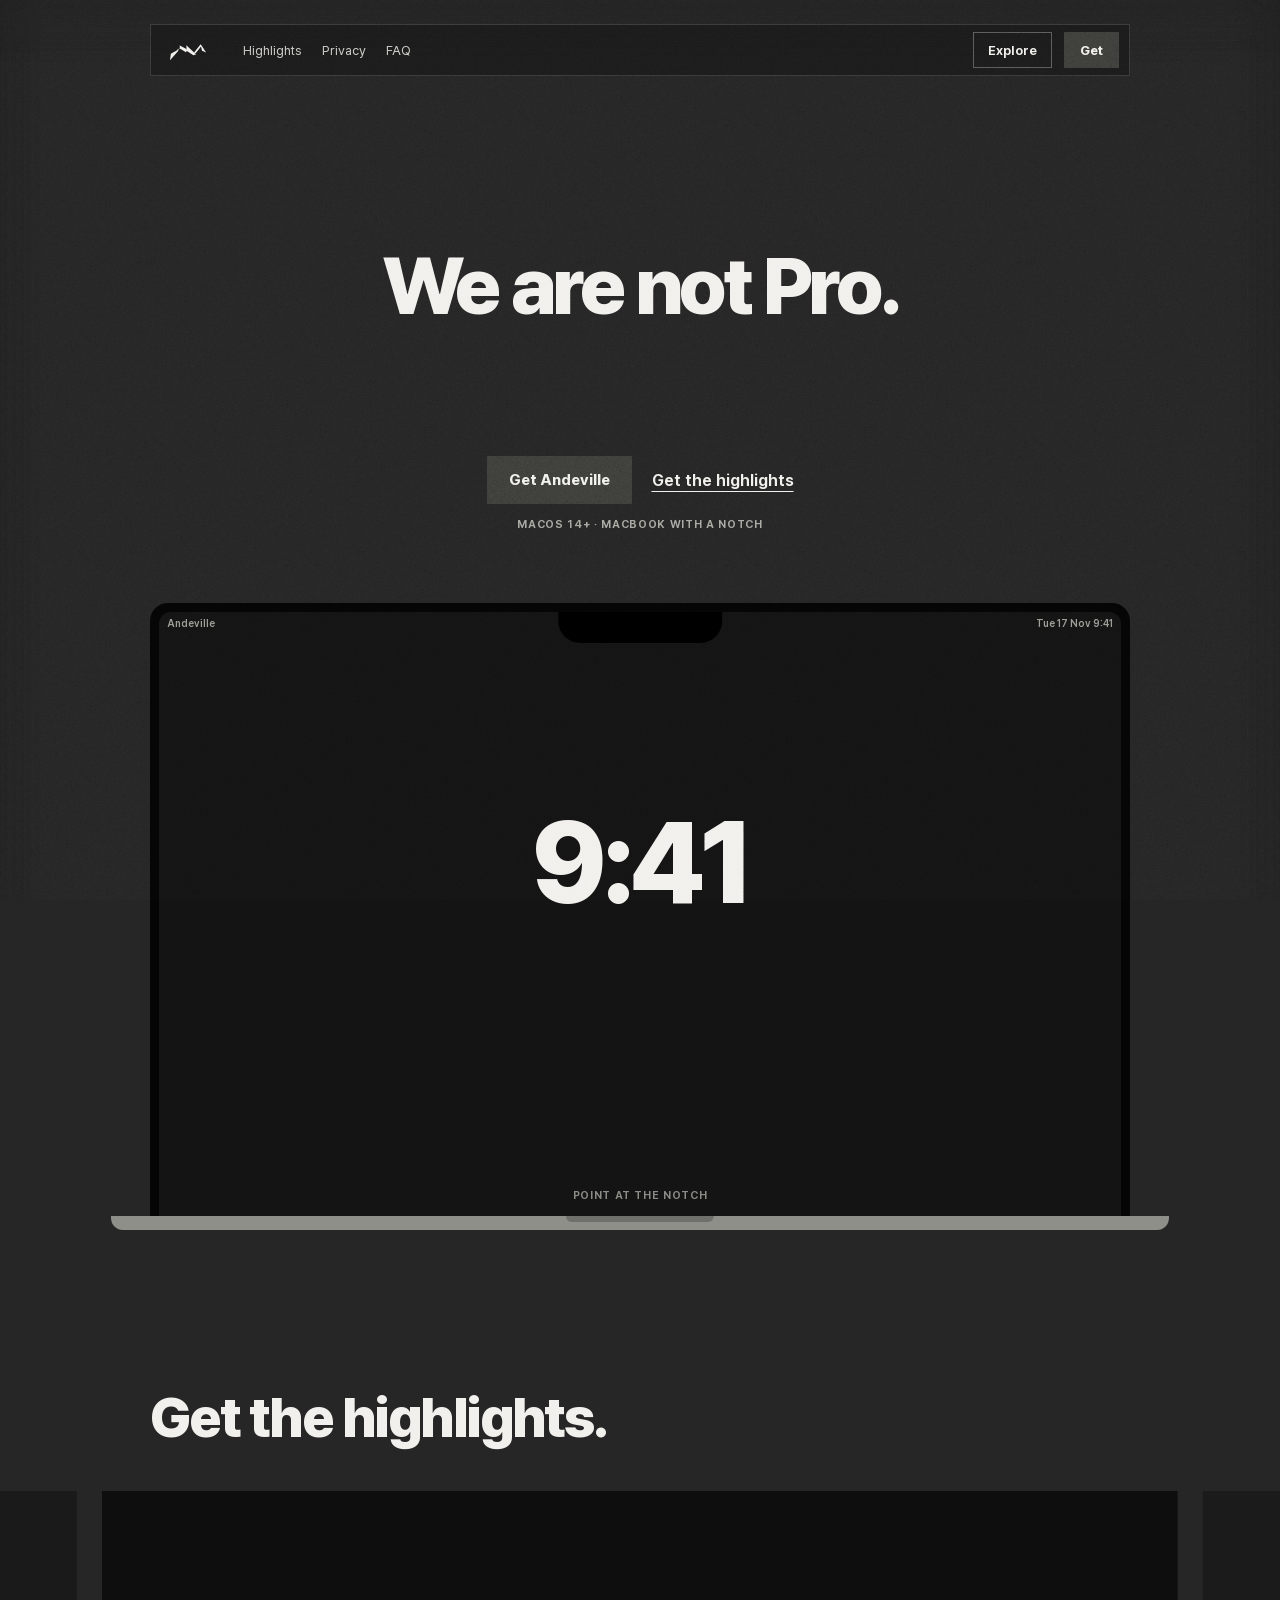
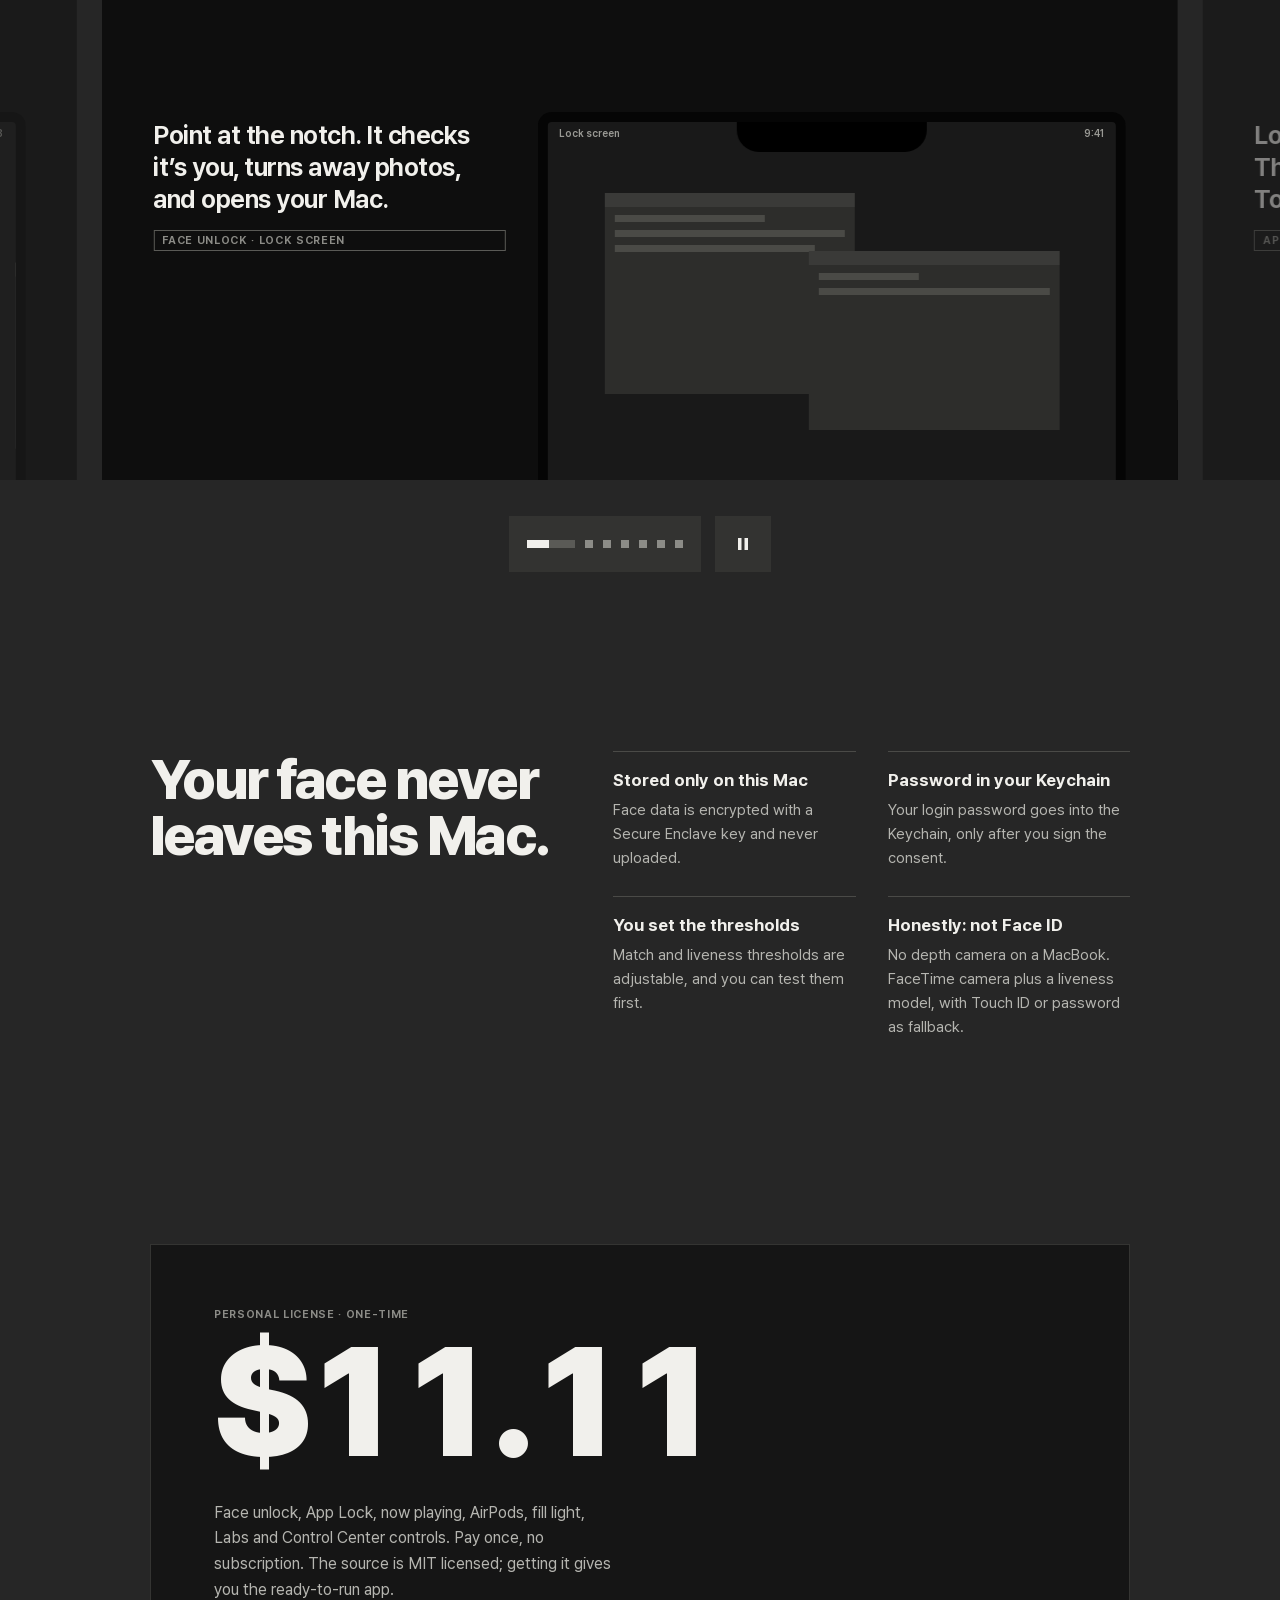
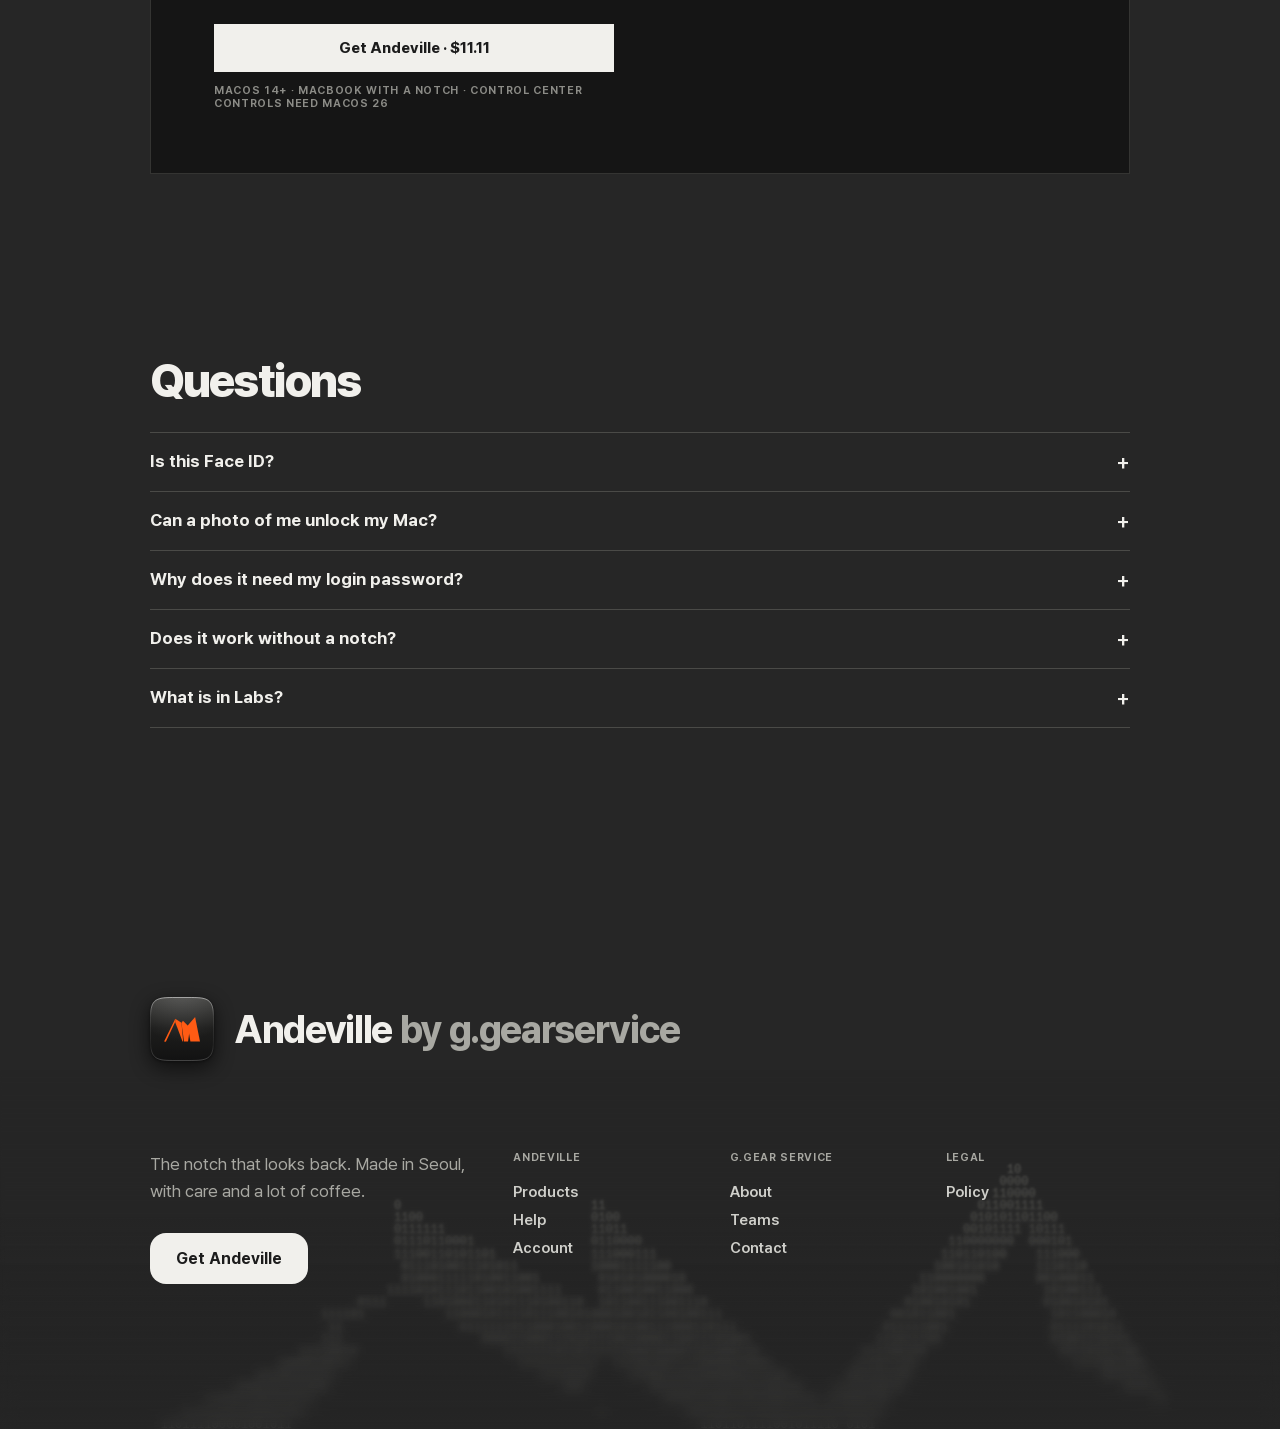
==== commit 8ac1b3f1: "In-app account sign-in and auto update for licence holders; desk browser Settings tab with shortcuts" ====
--- a/site/index.html
+++ b/site/index.html
@@ -4,11 +4,11 @@
 <meta charset="utf-8">
 <script>document.documentElement.classList.add("js")</script>
 <meta name="viewport" content="width=device-width, initial-scale=1">
-<title>Andeville — we are just one</title>
-<meta name="description" content="Andeville turns the MacBook notch into a live island that unlocks your Mac with your face, guards your apps and plays what you’re listening to. On-device. One-time purchase.">
+<title data-i18n="index.title">Andeville — we are just one</title>
+<meta name="description" data-i18n-attr="content:index.meta.description" content="Andeville turns the MacBook notch into a live island that unlocks your Mac with your face, guards your apps and plays what you’re listening to. On-device. One-time purchase.">
 <meta name="theme-color" content="#262626">
 <link rel="preload" href="fonts/PretendardVariable.woff2" as="font" type="font/woff2" crossorigin>
-<link rel="stylesheet" href="style.css?v=112">
+<link rel="stylesheet" href="style.css?v=114">
 </head>
 <body>
 
@@ -26,41 +26,41 @@
 <div class="edge" aria-hidden="true"><i></i><i></i><i></i><i></i><i></i><i></i></div>
 <header class="pbar">
   <div>
-    <a class="brand" href="#top" aria-label="Andeville, back to top">
+    <a class="brand" href="#top" data-i18n-attr="aria-label:index.nav.top" aria-label="Andeville, back to top">
       <svg class="live-mk" viewBox="0 96 668 488" aria-hidden="true"><polygon/><polygon/><polygon/><polygon/></svg>
     </a>
-    <nav class="hide-sm" aria-label="Sections">
-      <a href="#highlights">Highlights</a>
-      <a href="#privacy">Privacy</a>
-      <a href="#faq">FAQ</a>
-    </nav>
-    <a class="ghost" href="#highlights">Explore</a>
-    <a class="btn get" href="#buy">Get</a>
+    <nav class="hide-sm" data-i18n-attr="aria-label:index.nav.sections" aria-label="Sections">
+      <a href="#highlights" data-i18n="index.nav.highlights">Highlights</a>
+      <a href="#privacy" data-i18n="index.nav.privacy">Privacy</a>
+      <a href="#faq" data-i18n="index.nav.faq">FAQ</a>
+    </nav>
+    <a class="ghost" href="#highlights" data-i18n="index.nav.explore">Explore</a>
+    <a class="btn get" href="#buy" data-i18n="index.nav.get">Get</a>
   </div>
 </header>
 
 <main>
 <section id="top" class="w hero">
-  <h1 class="morph rise r3">But, we are just <em>one.</em></h1>
+  <h1 class="morph rise r3" lang="en" translate="no">But, we are just <em>one.</em></h1>
   <div class="after rise r2">
   <div class="cta">
-    <a class="btn get" href="#buy"><span>Get Andeville</span></a>
-    <a href="#highlights">Get the highlights</a>
-  </div>
-  <div class="lbl">macOS 14+ · MacBook with a notch</div>
+    <a class="btn get" href="#buy"><span data-i18n="cta.get">Get Andeville</span></a>
+    <a href="#highlights" data-i18n="index.hero.highlights">Get the highlights</a>
+  </div>
+  <div class="lbl" data-i18n="req.short">macOS 14+ · MacBook with a notch</div>
 
   </div>
 
   <div class="mac rise r1">
     <div class="lid">
-      <button class="screen" data-hero="idle" aria-label="Notch: locked. Point here to unlock">
-        <div class="bar"><span>Andeville</span><span>Tue 17 Nov 9:41</span></div>
+      <button class="screen" data-hero="idle" data-i18n-attr="aria-label:index.hero.notch_idle" aria-label="Notch: locked. Point here to unlock">
+        <div class="bar"><span>Andeville</span><span data-i18n="ui.date">Tue 17 Nov 9:41</span></div>
         <div class="h-clock">9:41</div>
         <div class="isl h-isl">
           <svg aria-hidden="true"><use href="#mk"/></svg>
-          <span class="h-text">Checking it’s you…</span>
-        </div>
-        <div class="lbl h-hint">Point at the notch</div>
+          <span class="h-text" data-i18n="ui.checking">Checking it’s you…</span>
+        </div>
+        <div class="lbl h-hint" data-i18n="ui.point">Point at the notch</div>
       </button>
     </div>
     <div class="base"><i></i></div>
@@ -68,96 +68,96 @@
 </section>
 
 <section id="highlights" class="sec" style="padding-top:clamp(96px,12vw,160px)">
-  <div class="w"><h2 class="h2">Get the highlights.</h2></div>
-
-  <div class="car" role="region" aria-roledescription="carousel" aria-label="Andeville highlights">
+  <div class="w"><h2 class="h2" data-i18n="index.highlights.h">Get the highlights.</h2></div>
+
+  <div class="car" role="region" data-i18n-attr="aria-roledescription:index.car.role;aria-label:index.car.label" aria-roledescription="carousel" aria-label="Andeville highlights">
     <div class="track">
 
-      <div class="slide" role="group" aria-roledescription="slide" aria-label="Face unlock">
-        <p class="cap">Point at the notch. It checks it’s you, turns away photos, and opens your Mac.<span class="tag">Face unlock · lock screen</span></p>
+      <div class="slide" role="group" data-i18n-attr="aria-roledescription:index.car.slide_role;aria-label:index.car.face" aria-roledescription="slide" aria-label="Face unlock">
+        <p class="cap" data-i18n="index.car.face.cap">Point at the notch. It checks it’s you, turns away photos, and opens your Mac.<span class="tag">Face unlock · lock screen</span></p>
         <div class="scr" aria-hidden="true">
           <div class="f-veil a"></div>
-          <div class="bar"><span>Lock screen</span><span>9:41</span></div>
+          <div class="bar"><span data-i18n="ui.lock_screen">Lock screen</span><span>9:41</span></div>
           <div class="f-clock a">9:41</div>
           <div class="win" style="left:10%;top:20%;width:44%;height:56%"><i class="ln" style="width:60%"></i><i class="ln"></i><i class="ln" style="width:80%"></i></div>
           <div class="win" style="left:46%;top:36%;width:44%;height:50%"><i class="ln" style="width:40%"></i><i class="ln"></i></div>
           <div class="isl f-isl a">
             <svg class="f-mk a"><use href="#mk"/></svg>
-            <span class="f-t1 a">Checking it’s you…</span><span class="f-t2 a">Welcome back</span>
+            <span class="f-t1 a" data-i18n="ui.checking">Checking it’s you…</span><span class="f-t2 a" data-i18n="ui.welcome">Welcome back</span>
           </div>
           <svg class="cur f-cur a" viewBox="0 0 18 18"><polygon points="2,1 2,15 6,11 9,17 11,16 8,10 14,10" fill="#f1f0ec" stroke="#000" stroke-width="1"/></svg>
         </div>
       </div>
 
-      <div class="slide" role="group" aria-roledescription="slide" aria-label="App Lock">
-        <p class="cap">Lock the apps that matter. They open for your face, or Touch ID.<span class="tag">App Lock</span></p>
-        <div class="scr" aria-hidden="true">
-          <div class="bar"><span>Notes</span><span>10:15</span></div>
+      <div class="slide" role="group" data-i18n-attr="aria-roledescription:index.car.slide_role;aria-label:index.car.applock" aria-roledescription="slide" aria-label="App Lock">
+        <p class="cap" data-i18n="index.car.applock.cap">Lock the apps that matter. They open for your face, or Touch ID.<span class="tag">App Lock</span></p>
+        <div class="scr" aria-hidden="true">
+          <div class="bar"><span data-i18n="index.mock.notes">Notes</span><span>10:15</span></div>
           <div class="win l-win a"><i class="ln" style="width:50%"></i><i class="ln"></i><i class="ln" style="width:90%"></i><i class="ln" style="width:70%"></i><i class="ln"></i><i class="ln" style="width:60%"></i>
             <div class="l-blur a"></div>
-            <div class="l-card a"><svg width="14" height="14" viewBox="0 0 24 24" fill="none" stroke="currentColor" stroke-width="2.4"><rect x="5" y="11" width="14" height="10"/><path d="M8 11V7a4 4 0 0 1 8 0v4"/></svg>Notes is locked · look at the notch</div>
+            <div class="l-card a"><svg width="14" height="14" viewBox="0 0 24 24" fill="none" stroke="currentColor" stroke-width="2.4"><rect x="5" y="11" width="14" height="10"/><path d="M8 11V7a4 4 0 0 1 8 0v4"/></svg><span data-i18n="index.mock.notes_locked">Notes is locked · look at the notch</span></div>
           </div>
           <div class="isl l-isl a"><svg class="l-mk a"><use href="#mk"/></svg></div>
         </div>
       </div>
 
-      <div class="slide" role="group" aria-roledescription="slide" aria-label="Now playing">
-        <p class="cap">Your music lives in the notch. Bars move to the real sound. Swipe to skip.<span class="tag">Now playing · sample track</span></p>
-        <div class="scr" aria-hidden="true">
-          <div class="bar"><span>Desktop</span><span>13:20</span></div>
+      <div class="slide" role="group" data-i18n-attr="aria-roledescription:index.car.slide_role;aria-label:index.car.music" aria-roledescription="slide" aria-label="Now playing">
+        <p class="cap" data-i18n="index.car.music.cap">Your music lives in the notch. Bars move to the real sound. Swipe to skip.<span class="tag">Now playing · sample track</span></p>
+        <div class="scr" aria-hidden="true">
+          <div class="bar"><span data-i18n="ui.desktop">Desktop</span><span>13:20</span></div>
           <div class="win" style="left:12%;top:34%;width:76%;height:56%"><i class="ln" style="width:30%"></i><i class="ln"></i></div>
           <div class="isl m-isl a">
             <div class="m-art"><svg class="mk"><use href="#mk"/></svg></div>
-            <div class="m-tt"><span class="m-a a"><b>Grid Line</b><br><small>Sample track</small></span><span class="m-b a"><b>Slit Study</b><br><small>Sample track</small></span></div>
+            <div class="m-tt"><span class="m-a a"><b>Grid Line</b><br><small data-i18n="ui.sample_track">Sample track</small></span><span class="m-b a"><b>Slit Study</b><br><small data-i18n="ui.sample_track">Sample track</small></span></div>
             <div class="eq"><i></i><i></i><i></i><i></i><i></i><i></i></div>
           </div>
           <i class="m-swipe a"></i>
         </div>
       </div>
 
-      <div class="slide" role="group" aria-roledescription="slide" aria-label="AirPods">
-        <p class="cap">AirPods say hello, with battery for each bud and the case.<span class="tag">AirPods live activity · sample levels</span></p>
-        <div class="scr" aria-hidden="true">
-          <div class="bar"><span>Desktop</span><span>18:05</span></div>
+      <div class="slide" role="group" data-i18n-attr="aria-roledescription:index.car.slide_role" aria-roledescription="slide" aria-label="AirPods">
+        <p class="cap" data-i18n="index.car.airpods.cap">AirPods say hello, with battery for each bud and the case.<span class="tag">AirPods live activity · sample levels</span></p>
+        <div class="scr" aria-hidden="true">
+          <div class="bar"><span data-i18n="ui.desktop">Desktop</span><span>18:05</span></div>
           <div class="win" style="left:18%;top:36%;width:64%;height:52%"><i class="ln" style="width:50%"></i><i class="ln"></i></div>
           <div class="isl p-isl a">
             <svg class="p-pods a" viewBox="0 0 48 48"><path d="M14 8a7 7 0 0 0-7 7c0 4 3 7 6 7v16a2 2 0 0 0 4 0V15a7 7 0 0 0-3-7zM34 8a7 7 0 0 1 7 7c0 4-3 7-6 7v16a2 2 0 0 1-4 0V15a7 7 0 0 1 3-7z"/></svg>
-            <div class="p-name"><b>AirPods Pro</b><small>Sample levels</small></div>
+            <div class="p-name"><b>AirPods Pro</b><small data-i18n="index.mock.sample_levels">Sample levels</small></div>
             <div class="p-lv">
               <div>L<span class="p-b" style="--v:82%"><i class="a"></i></span></div>
               <div>R<span class="p-b" style="--v:78%"><i class="a"></i></span></div>
-              <div>Case<span class="p-b" style="--v:55%"><i class="a"></i></span></div>
+              <div><span data-i18n="index.mock.case">Case</span><span class="p-b" style="--v:55%"><i class="a"></i></span></div>
             </div>
           </div>
         </div>
       </div>
 
-      <div class="slide" role="group" aria-roledescription="slide" aria-label="Fill light">
-        <p class="cap">Lights off? The screen glows for a moment so it can still see you.<span class="tag">Fill light</span></p>
+      <div class="slide" role="group" data-i18n-attr="aria-roledescription:index.car.slide_role;aria-label:index.car.fill" aria-roledescription="slide" aria-label="Fill light">
+        <p class="cap" data-i18n="index.car.fill.cap">Lights off? The screen glows for a moment so it can still see you.<span class="tag">Fill light</span></p>
         <div class="scr" aria-hidden="true">
           <div class="d-scr a"></div>
           <div class="d-face a"></div>
-          <div class="d-t a">Too dark to see you</div>
+          <div class="d-t a" data-i18n="index.mock.too_dark">Too dark to see you</div>
           <div class="isl d-isl a"><svg><use href="#mk"/></svg></div>
         </div>
       </div>
 
-      <div class="slide" role="group" aria-roledescription="slide" aria-label="Presence">
-        <p class="cap">Walk back to your desk and it starts looking for you.<span class="tag">Labs · 18–22 kHz echo or AirPods signal</span></p>
-        <div class="scr" aria-hidden="true">
-          <div class="bar"><span>Locked</span><span>18–22 kHz</span></div>
+      <div class="slide" role="group" data-i18n-attr="aria-roledescription:index.car.slide_role;aria-label:index.car.presence" aria-roledescription="slide" aria-label="Presence">
+        <p class="cap" data-i18n="index.car.presence.cap">Walk back to your desk and it starts looking for you.<span class="tag">Labs · 18–22 kHz echo or AirPods signal</span></p>
+        <div class="scr" aria-hidden="true">
+          <div class="bar"><span data-i18n="index.mock.locked">Locked</span><span>18–22 kHz</span></div>
           <i class="r-ring l"></i><i class="r-ring l"></i><i class="r-ring l"></i>
           <i class="r-ring r"></i><i class="r-ring r"></i><i class="r-ring r"></i>
           <div class="r-me a"></div>
-          <div class="isl r-isl a"><span class="r-t a">Welcome back</span></div>
-        </div>
-      </div>
-
-      <div class="slide" role="group" aria-roledescription="slide" aria-label="Desk browser">
-        <p class="cap">Show the desktop and it’s a browser, ready to type into.<span class="tag">Labs · desk browser</span></p>
-        <div class="scr" aria-hidden="true">
-          <div class="bar"><span>Desktop</span><span>23:58</span></div>
-          <div class="b-addr a">andeville.app · type an address or search</div>
+          <div class="isl r-isl a"><span class="r-t a" data-i18n="ui.welcome">Welcome back</span></div>
+        </div>
+      </div>
+
+      <div class="slide" role="group" data-i18n-attr="aria-roledescription:index.car.slide_role;aria-label:index.car.browser" aria-roledescription="slide" aria-label="Desk browser">
+        <p class="cap" data-i18n="index.car.browser.cap">Show the desktop and it’s a browser, ready to type into.<span class="tag">Labs · desk browser</span></p>
+        <div class="scr" aria-hidden="true">
+          <div class="bar"><span data-i18n="ui.desktop">Desktop</span><span>23:58</span></div>
+          <div class="b-addr a" data-i18n="ui.addr">andeville.app · type an address or search</div>
           <div class="b-pg a"><i></i><i></i><i></i><i></i></div>
           <div class="win b-w1 a"><i class="ln" style="width:40%"></i><i class="ln"></i></div>
           <div class="win b-w2 a"><i class="ln" style="width:60%"></i><i class="ln"></i></div>
@@ -168,8 +168,8 @@
     </div>
 
     <div class="ctl">
-      <div class="dots" role="tablist" aria-label="Choose a highlight"></div>
-      <button class="pp" aria-label="Pause highlights">
+      <div class="dots" role="tablist" data-i18n-attr="aria-label:index.car.choose" aria-label="Choose a highlight"></div>
+      <button class="pp" data-i18n-attr="aria-label:index.car.pause" aria-label="Pause highlights">
         <svg class="pause" width="16" height="16" viewBox="0 0 16 16" fill="currentColor" aria-hidden="true"><rect x="3" y="2" width="3.5" height="12"/><rect x="9.5" y="2" width="3.5" height="12"/></svg>
         <svg class="play" width="16" height="16" viewBox="0 0 16 16" fill="currentColor" aria-hidden="true"><polygon points="4,2 14,8 4,14"/></svg>
       </button>
@@ -179,12 +179,12 @@
 
 <section id="privacy" class="w sec">
   <div class="priv">
-    <h2 class="h2">Your face never leaves this Mac.</h2>
+    <h2 class="h2" data-i18n="index.privacy.h">Your face never leaves this Mac.</h2>
     <div class="priv-grid">
-      <div><b>Stored only on this Mac</b><p>Face data is encrypted with a Secure Enclave key and never uploaded.</p></div>
-      <div><b>Password in your Keychain</b><p>Your login password goes into the Keychain, only after you sign the consent.</p></div>
-      <div><b>You set the thresholds</b><p>Match and liveness thresholds are adjustable, and you can test them first.</p></div>
-      <div><b>Honestly: not Face ID</b><p>No depth camera on a MacBook. FaceTime camera plus a liveness model, with Touch ID or password as fallback.</p></div>
+      <div><b data-i18n="index.privacy.local.t">Stored only on this Mac</b><p data-i18n="index.privacy.local.d">Face data is encrypted with a Secure Enclave key and never uploaded.</p></div>
+      <div><b data-i18n="index.privacy.keychain.t">Password in your Keychain</b><p data-i18n="index.privacy.keychain.d">Your login password goes into the Keychain, only after you sign the consent.</p></div>
+      <div><b data-i18n="index.privacy.thresholds.t">You set the thresholds</b><p data-i18n="index.privacy.thresholds.d">Match and liveness thresholds are adjustable, and you can test them first.</p></div>
+      <div><b data-i18n="index.privacy.honest.t">Honestly: not Face ID</b><p data-i18n="index.privacy.honest.d">No depth camera on a MacBook. FaceTime camera plus a liveness model, with Touch ID or password as fallback.</p></div>
     </div>
   </div>
 </section>
@@ -192,24 +192,24 @@
 <section id="buy" class="w sec">
   <div class="buy">
     <div>
-      <div class="lbl">Personal license · one-time</div>
+      <div class="lbl" data-i18n="index.buy.license">Personal license · one-time</div>
       <div class="price" data-price>$11.11</div>
     </div>
     <div class="buy-r">
-      <p>Face unlock, App Lock, now playing, AirPods, fill light, Labs and Control Center controls. Pay once, no subscription. The source is MIT licensed; getting it gives you the ready-to-run app.</p>
-      <a class="btn" data-buy href="#buy"><span>Get Andeville · <span data-price>$11.11</span></span></a>
-      <div class="lbl">macOS 14+ · MacBook with a notch · Control Center controls need macOS 26</div>
+      <p data-i18n="index.buy.body">Face unlock, App Lock, now playing, AirPods, fill light, Labs and Control Center controls. Pay once, no subscription. The source is MIT licensed; getting it gives you the ready-to-run app.</p>
+      <a class="btn" data-buy href="#buy"><span data-i18n="index.buy.cta">Get Andeville · <span data-price>$11.11</span></span></a>
+      <div class="lbl" data-i18n="index.buy.req">macOS 14+ · MacBook with a notch · Control Center controls need macOS 26</div>
     </div>
   </div>
 </section>
 
 <section id="faq" class="w sec">
-  <h2>Questions</h2>
-  <details><summary>Is this Face ID?</summary><p>No. A MacBook has no depth camera, so Andeville uses the FaceTime camera and an on-device liveness model. Touch ID and your password stay as the fallback.</p></details>
-  <details><summary>Can a photo of me unlock my Mac?</summary><p>The liveness model is there to reject photos and screens. You can raise the match and liveness thresholds in settings.</p></details>
-  <details><summary>Why does it need my login password?</summary><p>macOS unlocks with your password, so Andeville enters it once it recognizes you. It is kept in the Keychain, only after you sign the consent.</p></details>
-  <details><summary>Does it work without a notch?</summary><p>No. It needs a MacBook with a notch and macOS 14 or later.</p></details>
-  <details><summary>What is in Labs?</summary><p>Experiments you switch on in settings: presence sensing with an 18–22 kHz ultrasonic echo or your AirPods signal, and the desk browser.</p></details>
+  <h2 data-i18n="index.faq.h">Questions</h2>
+  <details><summary data-i18n="index.faq.faceid.q">Is this Face ID?</summary><p data-i18n="index.faq.faceid.a">No. A MacBook has no depth camera, so Andeville uses the FaceTime camera and an on-device liveness model. Touch ID and your password stay as the fallback.</p></details>
+  <details><summary data-i18n="index.faq.photo.q">Can a photo of me unlock my Mac?</summary><p data-i18n="index.faq.photo.a">The liveness model is there to reject photos and screens. You can raise the match and liveness thresholds in settings.</p></details>
+  <details><summary data-i18n="index.faq.password.q">Why does it need my login password?</summary><p data-i18n="index.faq.password.a">macOS unlocks with your password, so Andeville enters it once it recognizes you. It is kept in the Keychain, only after you sign the consent.</p></details>
+  <details><summary data-i18n="index.faq.notch.q">Does it work without a notch?</summary><p data-i18n="index.faq.notch.a">No. It needs a MacBook with a notch and macOS 14 or later.</p></details>
+  <details><summary data-i18n="index.faq.labs.q">What is in Labs?</summary><p data-i18n="index.faq.labs.a">Experiments you switch on in settings: presence sensing with an 18–22 kHz ultrasonic echo or your AirPods signal, and the desk browser.</p></details>
 </section>
 </main>
 
@@ -221,25 +221,26 @@
 <radialGradient id="fi-sheen" cx=".5" cy="-.15" r=".85"><stop offset="0" stop-color="#fff" stop-opacity=".16"/><stop offset="1" stop-color="#fff" stop-opacity="0"/></radialGradient>
 <linearGradient id="fi-rim" x1="0" y1="0" x2="0" y2="1"><stop offset="0" stop-color="#fff" stop-opacity=".5"/><stop offset=".3" stop-color="#fff" stop-opacity=".1"/><stop offset=".75" stop-color="#fff" stop-opacity=".06"/><stop offset="1" stop-color="#fff" stop-opacity=".22"/></linearGradient>
 </defs><path d="M100.00 50.00 L99.97 65.36 L99.89 70.26 L99.75 73.81 L99.56 76.68 L99.31 79.12 L99.01 81.26 L98.64 83.17 L98.22 84.89 L97.74 86.46 L97.20 87.89 L96.60 89.21 L95.94 90.43 L95.20 91.54 L94.40 92.58 L93.53 93.53 L92.58 94.40 L91.54 95.20 L90.43 95.94 L89.21 96.60 L87.89 97.20 L86.46 97.74 L84.89 98.22 L83.17 98.64 L81.26 99.01 L79.12 99.31 L76.68 99.56 L73.81 99.75 L70.26 99.89 L65.36 99.97 L50.00 100.00 L34.64 99.97 L29.74 99.89 L26.19 99.75 L23.32 99.56 L20.88 99.31 L18.74 99.01 L16.83 98.64 L15.11 98.22 L13.54 97.74 L12.11 97.20 L10.79 96.60 L9.57 95.94 L8.46 95.20 L7.42 94.40 L6.47 93.53 L5.60 92.58 L4.80 91.54 L4.06 90.43 L3.40 89.21 L2.80 87.89 L2.26 86.46 L1.78 84.89 L1.36 83.17 L0.99 81.26 L0.69 79.12 L0.44 76.68 L0.25 73.81 L0.11 70.26 L0.03 65.36 L0.00 50.00 L0.03 34.64 L0.11 29.74 L0.25 26.19 L0.44 23.32 L0.69 20.88 L0.99 18.74 L1.36 16.83 L1.78 15.11 L2.26 13.54 L2.80 12.11 L3.40 10.79 L4.06 9.57 L4.80 8.46 L5.60 7.42 L6.47 6.47 L7.42 5.60 L8.46 4.80 L9.57 4.06 L10.79 3.40 L12.11 2.80 L13.54 2.26 L15.11 1.78 L16.83 1.36 L18.74 0.99 L20.88 0.69 L23.32 0.44 L26.19 0.25 L29.74 0.11 L34.64 0.03 L50.00 0.00 L65.36 0.03 L70.26 0.11 L73.81 0.25 L76.68 0.44 L79.12 0.69 L81.26 0.99 L83.17 1.36 L84.89 1.78 L86.46 2.26 L87.89 2.80 L89.21 3.40 L90.43 4.06 L91.54 4.80 L92.58 5.60 L93.53 6.47 L94.40 7.42 L95.20 8.46 L95.94 9.57 L96.60 10.79 L97.20 12.11 L97.74 13.54 L98.22 15.11 L98.64 16.83 L99.01 18.74 L99.31 20.88 L99.56 23.32 L99.75 26.19 L99.89 29.74 L99.97 34.64Z" fill="url(#fi-bg)"/><path d="M100.00 50.00 L99.97 65.36 L99.89 70.26 L99.75 73.81 L99.56 76.68 L99.31 79.12 L99.01 81.26 L98.64 83.17 L98.22 84.89 L97.74 86.46 L97.20 87.89 L96.60 89.21 L95.94 90.43 L95.20 91.54 L94.40 92.58 L93.53 93.53 L92.58 94.40 L91.54 95.20 L90.43 95.94 L89.21 96.60 L87.89 97.20 L86.46 97.74 L84.89 98.22 L83.17 98.64 L81.26 99.01 L79.12 99.31 L76.68 99.56 L73.81 99.75 L70.26 99.89 L65.36 99.97 L50.00 100.00 L34.64 99.97 L29.74 99.89 L26.19 99.75 L23.32 99.56 L20.88 99.31 L18.74 99.01 L16.83 98.64 L15.11 98.22 L13.54 97.74 L12.11 97.20 L10.79 96.60 L9.57 95.94 L8.46 95.20 L7.42 94.40 L6.47 93.53 L5.60 92.58 L4.80 91.54 L4.06 90.43 L3.40 89.21 L2.80 87.89 L2.26 86.46 L1.78 84.89 L1.36 83.17 L0.99 81.26 L0.69 79.12 L0.44 76.68 L0.25 73.81 L0.11 70.26 L0.03 65.36 L0.00 50.00 L0.03 34.64 L0.11 29.74 L0.25 26.19 L0.44 23.32 L0.69 20.88 L0.99 18.74 L1.36 16.83 L1.78 15.11 L2.26 13.54 L2.80 12.11 L3.40 10.79 L4.06 9.57 L4.80 8.46 L5.60 7.42 L6.47 6.47 L7.42 5.60 L8.46 4.80 L9.57 4.06 L10.79 3.40 L12.11 2.80 L13.54 2.26 L15.11 1.78 L16.83 1.36 L18.74 0.99 L20.88 0.69 L23.32 0.44 L26.19 0.25 L29.74 0.11 L34.64 0.03 L50.00 0.00 L65.36 0.03 L70.26 0.11 L73.81 0.25 L76.68 0.44 L79.12 0.69 L81.26 0.99 L83.17 1.36 L84.89 1.78 L86.46 2.26 L87.89 2.80 L89.21 3.40 L90.43 4.06 L91.54 4.80 L92.58 5.60 L93.53 6.47 L94.40 7.42 L95.20 8.46 L95.94 9.57 L96.60 10.79 L97.20 12.11 L97.74 13.54 L98.22 15.11 L98.64 16.83 L99.01 18.74 L99.31 20.88 L99.56 23.32 L99.75 26.19 L99.89 29.74 L99.97 34.64Z" fill="url(#fi-sheen)"/><path d="M99.25 50.00 L99.22 65.13 L99.14 69.96 L99.01 73.45 L98.82 76.28 L98.57 78.68 L98.27 80.79 L97.91 82.67 L97.50 84.37 L97.03 85.91 L96.50 87.32 L95.90 88.62 L95.25 89.82 L94.53 90.92 L93.74 91.94 L92.87 92.87 L91.94 93.74 L90.92 94.53 L89.82 95.25 L88.62 95.90 L87.32 96.50 L85.91 97.03 L84.37 97.50 L82.67 97.91 L80.79 98.27 L78.68 98.57 L76.28 98.82 L73.45 99.01 L69.96 99.14 L65.13 99.22 L50.00 99.25 L34.87 99.22 L30.04 99.14 L26.55 99.01 L23.72 98.82 L21.32 98.57 L19.21 98.27 L17.33 97.91 L15.63 97.50 L14.09 97.03 L12.68 96.50 L11.38 95.90 L10.18 95.25 L9.08 94.53 L8.06 93.74 L7.13 92.87 L6.26 91.94 L5.47 90.92 L4.75 89.82 L4.10 88.62 L3.50 87.32 L2.97 85.91 L2.50 84.37 L2.09 82.67 L1.73 80.79 L1.43 78.68 L1.18 76.28 L0.99 73.45 L0.86 69.96 L0.78 65.13 L0.75 50.00 L0.78 34.87 L0.86 30.04 L0.99 26.55 L1.18 23.72 L1.43 21.32 L1.73 19.21 L2.09 17.33 L2.50 15.63 L2.97 14.09 L3.50 12.68 L4.10 11.38 L4.75 10.18 L5.47 9.08 L6.26 8.06 L7.13 7.13 L8.06 6.26 L9.08 5.47 L10.18 4.75 L11.38 4.10 L12.68 3.50 L14.09 2.97 L15.63 2.50 L17.33 2.09 L19.21 1.73 L21.32 1.43 L23.72 1.18 L26.55 0.99 L30.04 0.86 L34.87 0.78 L50.00 0.75 L65.13 0.78 L69.96 0.86 L73.45 0.99 L76.28 1.18 L78.68 1.43 L80.79 1.73 L82.67 2.09 L84.37 2.50 L85.91 2.97 L87.32 3.50 L88.62 4.10 L89.82 4.75 L90.92 5.47 L91.94 6.26 L92.87 7.13 L93.74 8.06 L94.53 9.08 L95.25 10.18 L95.90 11.38 L96.50 12.68 L97.03 14.09 L97.50 15.63 L97.91 17.33 L98.27 19.21 L98.57 21.32 L98.82 23.72 L99.01 26.55 L99.14 30.04 L99.22 34.87Z" fill="none" stroke="url(#fi-rim)" stroke-width="1.5"/><g class="fi-mark" transform="translate(22 13.5) scale(.084)"><polygon points="205.86 305.25 33.23 669.54 0 668.1 208.1 245.56 205.86 305.25"/><polygon points="205.86 305.25 342.79 668.1 355.78 668.1 323.15 320.05 208.14 244.44 205.86 305.25"/><polygon points="481.53 411.32 350.62 283.23 323.4 321.66 370.24 668.1 445.68 668.1 481.53 411.32"/><polygon points="489.22 668.1 440.13 371.17 576.88 210.25 668.1 668.1"/></g></svg></span>
-      <p class="foot-name"><b>Andeville</b> <span>by g.gearservice</span></p>
-    </div>
+      <p class="foot-name"><b>Andeville</b> <span data-i18n="foot.by">by g.gearservice</span></p>
+    </div>
+    <select class="foot-lang" data-i18n-attr="aria-label:foot.lang" aria-label="Language" hidden></select>
   </div>
   <div class="w foot-cols">
     <div class="foot-pitch">
-      <p>The notch that looks back. Made in Seoul, with care and a lot of coffee.</p>
-      <a class="foot-get" href="index.html#buy">Get Andeville</a>
+      <p data-i18n="foot.pitch">The notch that looks back. Made in Seoul, with care and a lot of coffee.</p>
+      <a class="foot-get" href="index.html#buy" data-i18n="cta.get">Get Andeville</a>
     </div>
     <nav aria-label="Andeville">
       <div class="lbl">Andeville</div>
-      <a href="products.html">Products</a><a href="help.html">Help</a><a href="account.html">Account</a>
+      <a href="products.html" data-i18n="nav.products">Products</a><a href="help.html" data-i18n="nav.help">Help</a><a href="account.html" data-i18n="nav.account">Account</a>
     </nav>
     <nav aria-label="G.gear service">
       <div class="lbl">G.gear service</div>
-      <a href="about.html">About</a><a href="teams.html">Teams</a><a href="contact.html">Contact</a>
-    </nav>
-    <nav aria-label="Legal">
-      <div class="lbl">Legal</div>
-      <a href="policy.html">Policy</a>
+      <a href="about.html" data-i18n="nav.about">About</a><a href="teams.html" data-i18n="nav.teams">Teams</a><a href="contact.html" data-i18n="nav.contact">Contact</a>
+    </nav>
+    <nav data-i18n-attr="aria-label:foot.legal" aria-label="Legal">
+      <div class="lbl" data-i18n="foot.legal">Legal</div>
+      <a href="policy.html" data-i18n="nav.policy">Policy</a>
     </nav>
   </div>
   <div class="foot-sink"><pre class="foot-bits" aria-hidden="true"></pre></div>
@@ -248,7 +249,7 @@
 
 
 <script type="module" src="gg.js?v=1"></script>
-<script src="common.js?v=63"></script>
-<script src="app.js?v=47"></script>
+<script src="common.js?v=64"></script>
+<script src="app.js?v=48"></script>
 </body>
 </html>
--- a/site/style.css
+++ b/site/style.css
@@ -569,3 +569,53 @@
 .ac [hidden]{display:none!important}
 .ac-dl dd input{width:100%;max-width:320px;min-height:44px;box-sizing:border-box;padding:0 12px;font:inherit;color:var(--ink);background:#1c1c1c;border:0;box-shadow:inset 0 0 0 1px #5a5a56}
 .ac #ac-dev{margin-top:32px}
+
+/* Languages. The Worker (api/pages.js) sets <html lang> and fills the footer menu; it stays hidden when a page is
+   served without it. The menu takes the small button's look (.sbtn). */
+.foot-lang{appearance:none;-webkit-appearance:none;min-height:44px;margin:0;padding:0 38px 0 16px;border:0;border-radius:0;background:transparent url("data:image/svg+xml,%3Csvg xmlns='http://www.w3.org/2000/svg' width='10' height='6' fill='none' stroke='%23cfcfca' stroke-width='1.6'%3E%3Cpath d='M1 1l4 4 4-4'/%3E%3C/svg%3E") no-repeat right 16px center;box-shadow:inset 0 0 0 1px #5a5a56;color:var(--ink);font:inherit;font-size:14px;font-weight:650;cursor:pointer}
+.foot-lang:hover{box-shadow:inset 0 0 0 1px var(--ink)}
+.foot-lang:focus-visible{outline:2px solid var(--acc);outline-offset:3px}
+/* Teams, "We are [word] and more.": the two fixed pieces keep the heading's own colour (other spans in it are soft), and
+   the space before the changing word is drawn here so Japanese and Chinese, which set none, can drop it. */
+.tm-say .tm-we-a,.tm-say .tm-we-b{color:inherit}
+.tm-say .tm-we-a::after{content:" "}
+:lang(ja) .tm-say .tm-we-a::after,:lang(zh) .tm-say .tm-we-a::after{content:none}
+.pl-note:empty{display:none}
+.pl-note{margin:8px 0 0;font-size:15px;color:#8c8c87}
+/* Pretendard has Latin, Cyrillic, Hangul and kana, but no Han, Arabic or Hebrew letters. Japanese and Chinese would mix
+   its kana and Latin punctuation with the system's Han, so there it is kept to Latin letters, digits and arrows and
+   the system's own typeface sets the rest. */
+@font-face{font-family:"Pretendard Latin";src:url("fonts/PretendardVariable.woff2") format("woff2");font-weight:45 920;font-display:swap;unicode-range:U+0020-024F,U+2190-21FF,U+2318}
+:root:lang(ja) body{font-family:"Pretendard Latin","Hiragino Sans","Hiragino Kaku Gothic ProN","Yu Gothic",system-ui,sans-serif}
+:root:lang(zh-Hans) body{font-family:"Pretendard Latin","PingFang SC","Microsoft YaHei",system-ui,sans-serif}
+:root:lang(zh-Hant) body{font-family:"Pretendard Latin","PingFang TC","Microsoft JhengHei",system-ui,sans-serif}
+
+/* ---------- Right to left (Arabic, Hebrew): the Worker puts dir="rtl" on <html>. Text, flex and grid mirror by themselves;
+   this block holds only what was written with a physical side, what has to stay left to right, and the type.
+   Everything here is scoped to [dir=rtl] or :lang(ar)/:lang(he), so left-to-right pages never see it. ---------- */
+/* mirrored: the bar, the footer's language menu, contact rows and their arrow, the step dot, the help closing block, callouts */
+[dir=rtl] .pbar>div{padding:0 18px 0 10px}
+[dir=rtl] .pbar nav{margin-left:0;margin-right:24px}
+[dir=rtl] .pbar .ghost{margin-left:0;margin-right:auto}
+[dir=rtl] .foot-lang{padding:0 16px 0 38px;background-position:left 16px center}
+[dir=rtl] .ct-topics li a:hover{padding-left:0;padding-right:12px}
+[dir=rtl] .ct-topics li i{transform:scaleX(-1)}
+[dir=rtl] .ct-topics li a:hover i{translate:-4px 0}
+[dir=rtl] .pd-step h3::before{margin:0 0 .18em 14px}
+[dir=rtl] .hp-end{text-align:right}
+[dir=rtl] .note{padding:16px 14px 16px 16px}
+/* the price reads "11.11 US$" here, wider than "$11.11": on a phone it shrinks to stay in its box (from 568px up it is the same size as everywhere) */
+[dir=rtl] .price{font-size:max(min(15.5vw,88px),min(12vw,168px))}
+/* kept left to right: the English headline, the email address, and everything that is a picture of a Mac screen or pure
+   motion (carousel track and its dots, scenes, marquee, the footer's 0/1 mark). Text inside still shapes by its own script. */
+[dir=rtl] .hero h1{direction:ltr;unicode-bidi:isolate}
+[dir=rtl] .ct-mail{direction:ltr;justify-content:flex-end}
+[dir=rtl] :is(.car,.screen,.scr,.ab-marq,.foot-bits){direction:ltr}
+[dir=rtl] .slide{direction:rtl} /* inside a slide the caption takes the reading side again; its screen (.scr) stays a Mac */
+[dir=rtl] .ab-marq span{direction:rtl} /* each phrase is its own right-to-left line, or mixed words (MIT) reorder across it */
+[dir=rtl] .ab-marq div{animation-direction:reverse} /* and it runs rightwards, so a phrase comes in by its first word */
+/* type: Arabic letters join, so no tracking at all, and the tight headings cramp Hebrew too (the Latin-only figures keep
+   theirs: price, clocks, the email address; option is left out so the language menu on other pages is untouched); no slanted
+   Arabic or Hebrew */
+:is(:lang(ar),:lang(he)):not(option,.price,.h-clock,.f-clock,.ct-mail,.ct-mail *){letter-spacing:0!important}
+:is(em,i,cite,dfn,var,address):is(:lang(ar),:lang(he)){font-style:normal}
